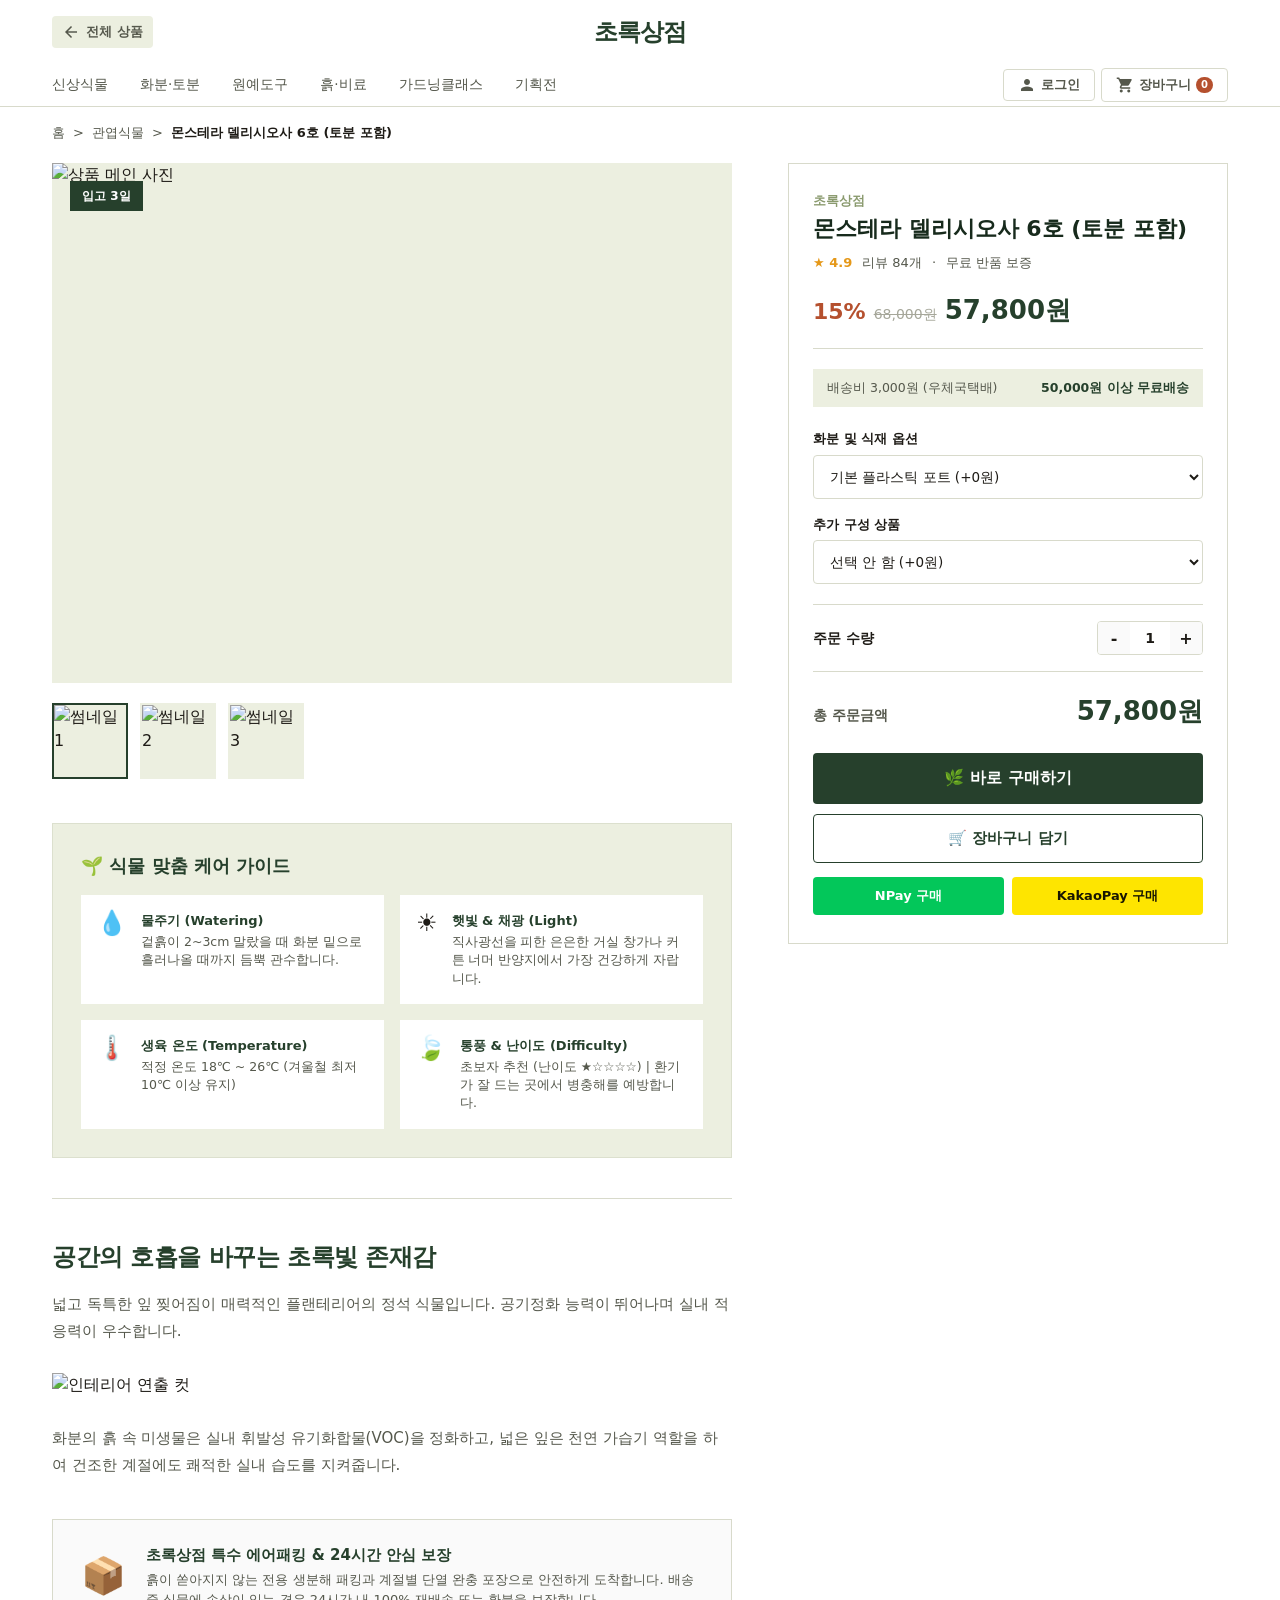
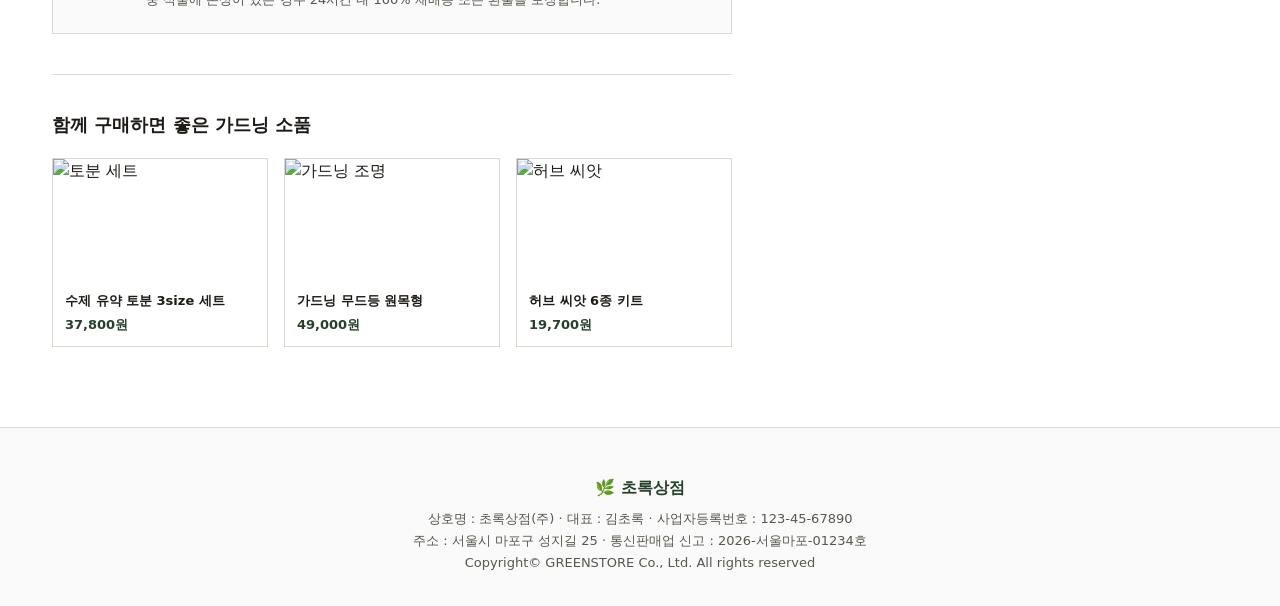
==== product.html @ c9454f4d "Add files via upload" ====
<!DOCTYPE html>
<html lang="ko">
<head>
<meta charset="UTF-8">
<meta name="viewport" content="width=device-width, initial-scale=1.0">
<title>상품 상세 — 초록상점</title>
<link rel="preconnect" href="https://fonts.googleapis.com">
<link href="https://cdn.jsdelivr.net/gh/orioncactus/pretendard@v1.3.9/dist/web/static/pretendard.css" rel="stylesheet">
<link href="https://fonts.googleapis.com/icon?family=Material+Icons" rel="stylesheet">
<!-- 포트원(아임포트) 결제 SDK -->
<script src="https://code.jquery.com/jquery-1.12.4.min.js"></script>
<script src="https://cdn.iamport.kr/js/iamport.payment-1.2.0.js"></script>
<style>
  :root{
    --base: #FFFFFF;
    --base-warm: #ECEFE0;
    --forest: #26402C;
    --forest-deep: #172A1C;
    --clay: #B5502E;
    --clay-soft: #F3E3DA;
    --sage: #8A9A6E;
    --ink: #1E1B16;
    --ink-soft: #55584C;
    --line: #D8DACB;
    --white: #FFFFFF;
    --radius-s: 4px;
    --radius-m: 0px;
    --sans: 'Pretendard', -apple-system, BlinkMacSystemFont, system-ui, Roboto, sans-serif;
  }
  *{box-sizing:border-box;}
  html{scroll-behavior:smooth;}
  body{
    margin:0;
    font-family:var(--sans);
    color:var(--ink);
    background:var(--base);
    line-height:1.5;
  }
  a{color:inherit;text-decoration:none;}
  img{max-width:100%;display:block;}
  button{font-family:inherit;cursor:pointer;border:none;background:none;padding:0;}
  .wrap{max-width:1240px;margin:0 auto;padding:0 32px;}
  @media (max-width:720px){ .wrap{padding:0 18px;} }

  /* ---------- Header ---------- */
  header.site{
    background:#fff; border-bottom:1px solid var(--line);
  }

  /* 메인 헤더 바 */
  .main-bar .wrap{
    display:grid; grid-template-columns:1fr auto 1fr;
    align-items:center; padding-top:14px; padding-bottom:14px; gap:16px;
  }
  .main-bar-left{ display:flex; align-items:center; gap:10px; }
  .back-btn{
    display:inline-flex; align-items:center; gap:6px; color:var(--ink-soft);
    font-size:13px; font-weight:600; padding:6px 10px; border-radius:var(--radius-s);
    background:var(--base-warm); transition:background .15s;
  }
  .back-btn:hover{ background:#DFE3D2; color:var(--forest); }
  .back-btn .material-icons{ font-size:18px; }

  /* 중앙 로고 */
  .main-logo{ text-align:center; cursor:pointer; display:block; }
  .main-logo .logo-text{ font-size:24px; font-weight:800; color:var(--forest); letter-spacing:-1px; display:block; }

  .main-bar-right{ display:flex; align-items:center; gap:8px; justify-content:flex-end; }

  /* 카테고리 네비 바 (border 없음) */
  .nav-row .wrap{ padding-top:0; padding-bottom:0; }
  nav.primary{ display:flex; align-items:center; gap:0; font-size:13.5px; font-weight:500; }
  .nav-links{ display:flex; align-items:center; flex:1; }
  .nav-links a{
    padding:10px 16px; border-bottom:2px solid transparent;
    transition:border-color .15s, color .15s; white-space:nowrap; display:block; color:var(--ink-soft);
  }
  .nav-links a:first-child{ padding-left:0; }
  .nav-links a:hover{ color:var(--clay); border-color:var(--clay); }

  /* 네비 우측 버튼 */
  .nav-actions{ display:flex; align-items:center; gap:6px; margin-left:auto; }
  .nav-text-btn{
    display:inline-flex; align-items:center; gap:5px;
    font-size:13px; font-weight:600; color:var(--ink-soft);
    background:none; border:1px solid var(--line); border-radius:var(--radius-s);
    padding:6px 14px; cursor:pointer; font-family:inherit;
    transition:border-color .15s, color .15s;
  }
  .nav-text-btn:hover{ border-color:var(--forest); color:var(--forest); }
  .nav-text-btn .material-icons{ font-size:18px; }
  .cart-num{
    background:var(--clay); color:#fff; font-size:10px; font-weight:700;
    border-radius:10px; padding:0 5px; min-width:16px; height:16px;
    display:inline-flex; align-items:center; justify-content:center; line-height:1;
  }
  .cart-badge{
    position:absolute; top:4px; right:4px;
    background:var(--clay); color:#fff; font-size:10px; font-weight:700;
    border-radius:10px; padding:0 5px; min-width:16px; height:16px;
    display:flex; align-items:center; justify-content:center; line-height:1;
    pointer-events:none;
  }

  .top-btn{
    display:inline-flex; align-items:center; gap:6px; color:var(--ink-soft);
    font-size:14px; font-weight:500; transition:color .15s; position:relative;
    background:none; border:none; cursor:pointer; font-family:inherit; padding:0;
  }
  .top-btn:hover{ color:var(--forest); }
  .logo-area{ display:flex; align-items:center; gap:12px; }

  @media (max-width:720px){
    .main-bar .wrap{ grid-template-columns:auto 1fr auto; gap:8px; }
    .back-btn span.label{ display:none; }
  }

  /* Breadcrumbs */
  .breadcrumb{
    padding:16px 0 20px; font-size:13px; color:var(--ink-soft);
    display:flex; gap:8px; align-items:center;
  }
  .breadcrumb a:hover{ text-decoration:underline; }

  /* ---------- Product Layout (2-Column) ---------- */
  .prod-layout{
    display:grid; grid-template-columns:1fr 440px; gap:56px;
    align-items:start; padding-bottom:80px;
  }
  @media (max-width:960px){
    .prod-layout{ grid-template-columns:1fr; gap:36px; }
  }

  /* ---------- Left: Visuals & Details ---------- */
  .prod-visual{
    position:relative; border-radius:0; overflow:hidden;
    background:var(--base-warm); margin-bottom:20px;
  }
  .prod-visual img{
    width:100%; height:520px; object-fit:cover; display:block;
    transition:transform .3s ease; border-radius:0;
  }
  .visual-badge{
    position:absolute; top:18px; left:18px; background:var(--forest); color:#fff;
    padding:6px 12px; border-radius:0; font-size:12px; font-weight:700;
  }
  .thumb-list{
    display:flex; gap:12px; margin-bottom:44px;
  }
  .thumb-item{
    width:76px; height:76px; border-radius:0; overflow:hidden; border:2px solid transparent;
    cursor:pointer; background:var(--base-warm); transition:border-color .15s;
  }
  .thumb-item.active, .thumb-item:hover{ border-color:var(--forest); }
  .thumb-item img{ width:100%; height:100%; object-fit:cover; border-radius:0; }

  /* Plant Care Card */
  .care-section{
    background:var(--base-warm); border-radius:0; padding:28px;
    margin-bottom:40px; border:1px solid #DCE0CE;
  }
  .care-section h3{
    font-size:18px; font-weight:700; color:var(--forest); margin:0 0 16px;
    display:flex; align-items:center; gap:8px;
  }
  .care-grid{
    display:grid; grid-template-columns:repeat(2,1fr); gap:16px;
  }
  @media (max-width:600px){ .care-grid{ grid-template-columns:1fr; } }
  .care-item{
    background:#fff; padding:16px; border-radius:0; display:flex; gap:14px; align-items:flex-start;
  }
  .care-icon{ font-size:24px; line-height:1; }
  .care-item-title{ font-size:13px; font-weight:700; color:var(--forest); margin-bottom:3px; }
  .care-item-desc{ font-size:12.5px; color:var(--ink-soft); line-height:1.45; }

  /* Story Detail */
  .detail-article{
    border-top:1px solid var(--line); padding-top:40px; margin-bottom:40px;
  }
  .detail-article h2{
    font-size:24px; font-weight:700; color:var(--forest); margin:0 0 16px; letter-spacing:-0.5px;
  }
  .detail-article p{
    font-size:15px; line-height:1.8; color:var(--ink-soft); margin-bottom:24px;
  }
  .detail-article img{
    border-radius:0; margin:28px 0; width:100%; max-height:420px; object-fit:cover;
  }

  /* Safe Packaging Section */
  .packaging-card{
    background:#FAFAFA; border:1px solid var(--line); border-radius:0;
    padding:24px 28px; margin-bottom:40px; display:flex; gap:20px; align-items:center;
  }
  .packaging-icon{ font-size:36px; color:var(--forest); flex-shrink:0; }
  .packaging-text h4{ margin:0 0 4px; font-size:15px; font-weight:700; color:var(--forest); }
  .packaging-text p{ margin:0; font-size:13px; color:var(--ink-soft); line-height:1.5; }

  /* Cross-sell recommendations */
  .cross-section{
    border-top:1px solid var(--line); padding-top:36px;
  }
  .cross-section h3{ font-size:18px; font-weight:700; margin:0 0 20px; }
  .cross-grid{ display:grid; grid-template-columns:repeat(3,1fr); gap:16px; }
  @media (max-width:600px){ .cross-grid{ grid-template-columns:1fr; } }
  .cross-card{
    border:1px solid var(--line); border-radius:0; overflow:hidden; cursor:pointer;
    transition:transform .15s;
  }
  .cross-card:hover{ transform:translateY(-2px); }
  .cross-card img{ height:120px; width:100%; object-fit:cover; border-radius:0; }
  .cross-info{ padding:12px; }
  .cross-name{ font-size:13px; font-weight:600; margin-bottom:4px; }
  .cross-price{ font-size:13px; font-weight:700; color:var(--forest); }

  /* ---------- Right: Sticky Purchase Panel ---------- */
  .purchase-sticky{
    position:sticky; top:90px;
    background:#FFFFFF; border:1px solid var(--line); border-radius:0;
    padding:28px 24px; box-shadow:none;
  }
  .panel-brand{ font-size:12.5px; font-weight:600; color:var(--sage); margin-bottom:4px; }
  .panel-title{ font-size:22px; font-weight:700; margin:0 0 10px; line-height:1.3; color:var(--forest-deep); }
  .panel-meta{ display:flex; align-items:center; gap:10px; font-size:13px; color:var(--ink-soft); margin-bottom:18px; }
  .panel-stars{ color:#E59819; font-weight:700; }

  .panel-pricing{
    border-bottom:1px solid var(--line); padding-bottom:18px; margin-bottom:20px;
  }
  .price-row{ display:flex; align-items:baseline; gap:8px; }
  .price-discount{ font-size:22px; font-weight:800; color:var(--clay); }
  .price-strike{ font-size:14px; color:#A6A79A; text-decoration:line-through; }
  .price-final{ font-size:26px; font-weight:800; color:var(--forest); }

  .delivery-badge{
    display:flex; justify-content:space-between; font-size:12.5px; color:var(--ink-soft);
    background:var(--base-warm); padding:10px 14px; border-radius:0; margin-bottom:22px;
  }

  /* Option Selects */
  .option-group{ margin-bottom:16px; }
  .option-label{ font-size:13px; font-weight:700; margin-bottom:6px; color:var(--ink); }
  .option-select{
    width:100%; padding:12px; border:1px solid var(--line); border-radius:4px;
    font-family:inherit; font-size:13.5px; background:#fff; outline:none;
    color:var(--ink); cursor:pointer;
  }
  .option-select:focus{ border-color:var(--forest); }

  /* Qty Counter */
  .qty-row{
    display:flex; justify-content:space-between; align-items:center;
    padding:16px 0; border-top:1px solid var(--line); border-bottom:1px solid var(--line);
    margin:20px 0;
  }
  .qty-label{ font-size:13.5px; font-weight:600; }
  .qty-box{
    display:flex; align-items:center; border:1px solid var(--line); border-radius:4px; overflow:hidden;
  }
  .qty-btn{
    width:32px; height:32px; background:#FAFAFA; display:flex; align-items:center; justify-content:center;
    font-size:16px; font-weight:700; color:var(--ink);
  }
  .qty-btn:hover{ background:var(--base-warm); }
  .qty-num{
    width:40px; text-align:center; font-size:14px; font-weight:700;
  }

  /* Total Price Row */
  .total-row{
    display:flex; justify-content:space-between; align-items:baseline;
    margin-bottom:22px;
  }
  .total-label{ font-size:14px; font-weight:600; color:var(--ink-soft); }
  .total-val{ font-size:26px; font-weight:800; color:var(--forest); }

  /* Action Buttons */
  .action-buttons{ display:flex; flex-direction:column; gap:10px; }
  .btn-action-cart{
    width:100%; padding:14px; border:1.5px solid var(--forest); color:var(--forest);
    font-size:15px; font-weight:700; border-radius:4px; text-align:center;
    transition:all .15s; background:#fff; box-shadow:none;
  }
  .btn-action-cart:hover{ background:var(--base-warm); }
  .btn-action-buy{
    width:100%; padding:15px; background:var(--forest); color:#fff;
    font-size:16px; font-weight:700; border-radius:4px; text-align:center;
    transition:background .15s; box-shadow:none;
  }
  .btn-action-buy:hover{ background:var(--forest-deep); }

  /* Easy Pay Buttons */
  .easy-pay-group{ display:flex; gap:8px; margin-top:4px; }
  .btn-easy-npay{
    flex:1; background:#03C75A; color:#fff; padding:10px; border-radius:4px;
    font-size:13px; font-weight:700; text-align:center;
  }
  .btn-easy-kpay{
    flex:1; background:#FEE500; color:#181600; padding:10px; border-radius:4px;
    font-size:13px; font-weight:700; text-align:center;
  }

  /* ---------- Instant Purchase Modal ---------- */
  .modal-overlay{
    position:fixed; inset:0; background:rgba(0,0,0,0.55); z-index:3000;
    display:none; align-items:center; justify-content:center; padding:20px;
    backdrop-filter:blur(3px);
  }
  .modal-overlay.open{ display:flex; }
  .order-modal-card{
    background:#fff; border-radius:0; max-width:520px; width:100%;
    padding:28px; position:relative; box-shadow:none; border:1px solid var(--line);
    animation:popIn .2s ease;
  }
  @keyframes popIn{ from{opacity:0; transform:scale(0.96);} to{opacity:1; transform:scale(1);} }
  .order-modal-card h3{ margin:0 0 16px; font-size:19px; color:var(--forest); }
  .order-summary-box{
    background:var(--base-warm); padding:14px; border-radius:0; margin-bottom:18px; font-size:13.5px;
  }
  .order-input-group{ margin-bottom:14px; }
  .order-input-group label{ display:block; font-size:12.5px; font-weight:700; margin-bottom:4px; color:var(--ink-soft); }
  .order-input-group input, .order-input-group select{
    width:100%; padding:10px 12px; border:1px solid var(--line); border-radius:4px;
    font-family:inherit; font-size:13.5px;
  }
  .btn-confirm-order{
    width:100%; padding:14px; background:var(--forest); color:#fff; font-size:15px;
    font-weight:700; border-radius:4px; margin-top:8px; box-shadow:none;
  }
  .btn-confirm-order:hover{ background:var(--forest-deep); }
  .modal-close{ position:absolute; top:18px; right:20px; font-size:24px; color:#888; }

  /* Toast */
  #toast{
    position:fixed; bottom:30px; left:50%; transform:translateX(-50%) translateY(100px);
    background:rgba(23,42,28,0.95); color:#fff; padding:14px 26px; border-radius:0;
    font-size:14px; font-weight:600; box-shadow:none; border:1px solid var(--forest);
    z-index:9999; display:flex; align-items:center; gap:10px;
    opacity:0; pointer-events:none; transition:transform .3s ease, opacity .3s ease;
  }
  #toast.show{ transform:translateX(-50%) translateY(0); opacity:1; }

  /* Footer */
  footer.site{
    background:#FAFAFA; color:var(--ink-soft); padding:48px 0 32px;
    font-size:13px; border-top:1px solid var(--line);
  }
</style>
</head>
<body>

<header class="site">
  <!-- 메인 헤더: 뒤로가기 / 중앙 로고 / 빈 우측 -->
  <div class="main-bar">
    <div class="wrap">
      <div class="main-bar-left">
        <a href="index.html" class="back-btn">
          <span class="material-icons">arrow_back</span>
          <span class="label">전체 상품</span>
        </a>
      </div>
      <a href="index.html" class="main-logo">
        <span class="logo-text">초록상점</span>
      </a>
      <div class="main-bar-right"><!-- spacer --></div>
    </div>
  </div>

  <!-- 카테고리 네비바 + 우측 액션 버튼 -->
  <div class="nav-row">
    <div class="wrap">
      <nav class="primary">
        <div class="nav-links">
          <a href="index.html#best">신상식물</a>
          <a href="index.html#roomSection">화분·토분</a>
          <a href="index.html#promoSection">원예도구</a>
          <a href="index.html#easySection">흙·비료</a>
          <a href="index.html#editorialSection">가드닝클래스</a>
          <a href="index.html#promoSection">기획전</a>
        </div>
        <div class="nav-actions">
          <button class="nav-text-btn">
            <span class="material-icons">person</span>로그인
          </button>
          <a href="index.html" class="nav-text-btn">
            <span class="material-icons">shopping_cart</span>장바구니<span class="cart-num" id="cartBadgeCount">0</span>
          </a>
        </div>
      </nav>
    </div>
  </div>
</header>

<div class="wrap">
  <!-- Breadcrumb -->
  <div class="breadcrumb">
    <a href="index.html">홈</a>
    <span>&gt;</span>
    <span id="bcCategory">관엽식물</span>
    <span>&gt;</span>
    <span id="bcName" style="color:var(--ink); font-weight:600;">몬스테라 델리시오사</span>
  </div>

  <!-- Product Detail & Sticky Purchase Layout -->
  <div class="prod-layout">
    
    <!-- LEFT: Visuals, Story & Plant Care Guide -->
    <div class="prod-content">
      <div class="prod-visual">
        <span class="visual-badge" id="prodBadge">추천 반려식물</span>
        <img id="mainProdImg" src="" alt="상품 메인 사진">
      </div>

      <!-- Thumbnails -->
      <div class="thumb-list" id="thumbContainer">
        <!-- JS 주입 -->
      </div>

      <!-- 식물 맞춤 케어 인포그래픽 카드 -->
      <div class="care-section">
        <h3>🌱 식물 맞춤 케어 가이드</h3>
        <div class="care-grid">
          <div class="care-item">
            <div class="care-icon">💧</div>
            <div>
              <div class="care-item-title">물주기 (Watering)</div>
              <div class="care-item-desc" id="careWater">겉흙이 2~3cm 말랐을 때 화분 밑으로 흘러나올 때까지 듬뿍 관수합니다.</div>
            </div>
          </div>
          <div class="care-item">
            <div class="care-icon">☀️</div>
            <div>
              <div class="care-item-title">햇빛 & 채광 (Light)</div>
              <div class="care-item-desc" id="careLight">직사광선을 피한 은은한 거실 창가나 커튼 너머 반양지에서 싱그럽게 자랍니다.</div>
            </div>
          </div>
          <div class="care-item">
            <div class="care-icon">🌡️</div>
            <div>
              <div class="care-item-title">생육 온도 (Temperature)</div>
              <div class="care-item-desc">적정 온도 18℃ ~ 26℃ (겨울철 최저 10℃ 이상 유지)</div>
            </div>
          </div>
          <div class="care-item">
            <div class="care-icon">🍃</div>
            <div>
              <div class="care-item-title">통풍 & 난이도 (Difficulty)</div>
              <div class="care-item-desc">초보자 추천 (난이도 ★☆☆☆☆) | 환기가 잘 드는 곳에서 병충해를 예방합니다.</div>
            </div>
          </div>
        </div>
      </div>

      <!-- 상세 스토리 에디토리얼 -->
      <article class="detail-article">
        <h2>공간의 호흡을 바꾸는 초록빛 존재감</h2>
        <p id="prodLongDesc">
          초록상점의 건강한 식물들은 전문 가드너가 뿌리의 활착 상태와 잎의 생기를 직접 검수한 뒤 배송됩니다.
          자연스러운 수형과 공기정화 능력을 갖추어 매일 머무는 거실과 서재에 온전한 쉼을 선물합니다.
        </p>
        <img id="subStoryImg" src="https://images.unsplash.com/photo-1545165375-1b744b9ed444?q=80&w=1000&auto=format&fit=crop" alt="인테리어 연출 컷">
        <p>
          화분의 흙 속 미생물은 실내 휘발성 유기화합물(VOC)을 정화하고,
          넓은 잎은 천연 가습기 역할을 하여 건조한 계절에도 쾌적한 실내 습도를 지켜줍니다.
        </p>
      </article>

      <!-- 안심 배송 패키징 안내 -->
      <div class="packaging-card">
        <div class="packaging-icon">📦</div>
        <div class="packaging-text">
          <h4>초록상점 특수 에어패킹 & 24시간 안심 보장</h4>
          <p>흙이 쏟아지지 않는 전용 생분해 패킹과 계절별 단열 완충 포장으로 안전하게 도착합니다. 배송 중 식물에 손상이 있는 경우 24시간 내 100% 재배송 또는 환불을 보장합니다.</p>
        </div>
      </div>

      <!-- 함께 구매하면 좋은 연관 소품 -->
      <div class="cross-section">
        <h3>함께 구매하면 좋은 가드닝 소품</h3>
        <div class="cross-grid">
          <div class="cross-card" onclick="location.href='product.html?id=p4'">
            <img src="https://images.unsplash.com/photo-1485955900006-10f4d324d411?q=80&w=300&auto=format&fit=crop" alt="토분 세트">
            <div class="cross-info">
              <div class="cross-name">수제 유약 토분 3size 세트</div>
              <div class="cross-price">37,800원</div>
            </div>
          </div>
          <div class="cross-card" onclick="location.href='product.html?id=p9'">
            <img src="https://images.unsplash.com/photo-1416339306562-c98a0c9f6b7e?q=80&w=300&auto=format&fit=crop" alt="가드닝 조명">
            <div class="cross-info">
              <div class="cross-name">가드닝 무드등 원목형</div>
              <div class="cross-price">49,000원</div>
            </div>
          </div>
          <div class="cross-card" onclick="location.href='product.html?id=p8'">
            <img src="https://images.unsplash.com/photo-1591958911259-bee2173bdccc?q=80&w=300&auto=format&fit=crop" alt="허브 씨앗">
            <div class="cross-info">
              <div class="cross-name">허브 씨앗 6종 키트</div>
              <div class="cross-price">19,700원</div>
            </div>
          </div>
        </div>
      </div>
    </div>

    <!-- RIGHT: Sticky Purchase Control Panel -->
    <div class="purchase-sticky">
      <div class="panel-brand" id="panelBrand">초록상점</div>
      <h1 class="panel-title" id="panelTitle">상품명</h1>
      <div class="panel-meta">
        <span class="panel-stars">★ 4.9</span>
        <span>리뷰 84개</span>
        <span>·</span>
        <span>무료 반품 보증</span>
      </div>

      <div class="panel-pricing">
        <div class="price-row">
          <span class="price-discount" id="panelDiscount">15%</span>
          <span class="price-strike" id="panelStrike">68,000원</span>
          <span class="price-final" id="panelFinal">57,800원</span>
        </div>
      </div>

      <div class="delivery-badge">
        <span>배송비 3,000원 (우체국택배)</span>
        <strong style="color:var(--forest);">50,000원 이상 무료배송</strong>
      </div>

      <!-- 옵션 1: 화분 변경 옵션 -->
      <div class="option-group">
        <div class="option-label">화분 및 식재 옵션</div>
        <select class="option-select" id="optPot" onchange="calculateTotal()">
          <option value="0">기본 플라스틱 포트 (+0원)</option>
          <option value="12000">이태리 수제 유약 토분 식재 (+12,000원)</option>
          <option value="8000">독일 테라코타 슬릿분 (+8,000원)</option>
        </select>
      </div>

      <!-- 옵션 2: 가드닝 부자재 추가 -->
      <div class="option-group">
        <div class="option-label">추가 구성 상품</div>
        <select class="option-select" id="optAddon" onchange="calculateTotal()">
          <option value="0">선택 안 함 (+0원)</option>
          <option value="4500">프리미엄 분갈이 배양토 2L (+4,500원)</option>
          <option value="6000">친환경 식물 영양제 250ml (+6,000원)</option>
          <option value="24000">황동 미세 안개분무기 (+24,000원)</option>
        </select>
      </div>

      <!-- 수량 조절 -->
      <div class="qty-row">
        <span class="qty-label">주문 수량</span>
        <div class="qty-box">
          <button class="qty-btn" onclick="changeQty(-1)">-</button>
          <span class="qty-num" id="qtyDisplay">1</span>
          <button class="qty-btn" onclick="changeQty(1)">+</button>
        </div>
      </div>

      <!-- 총 결제 금액 -->
      <div class="total-row">
        <span class="total-label">총 주문금액</span>
        <span class="total-val" id="totalDisplay">57,800원</span>
      </div>

      <!-- 액션 버튼 -->
      <div class="action-buttons">
        <button class="btn-action-buy" onclick="openOrderModal()">
          🌿 바로 구매하기
        </button>
        <button class="btn-action-cart" onclick="addToCartCurrent()">
          🛒 장바구니 담기
        </button>
        <div class="easy-pay-group">
          <button class="btn-easy-npay" onclick="openOrderModal('네이버페이')">NPay 구매</button>
          <button class="btn-easy-kpay" onclick="openOrderModal('카카오페이')">KakaoPay 구매</button>
        </div>
      </div>
    </div>

  </div>
</div>

<!-- 즉시 주문 확인 모달 (관리자 페이지 admin.html 실시간 연동) -->
<div class="modal-overlay" id="orderModal">
  <div class="order-modal-card">
    <button class="modal-close" onclick="closeOrderModal()">&times;</button>
    <div style="display:flex; justify-content:space-between; align-items:center; margin-bottom:12px;">
      <h3 style="margin:0;">주문 및 배송 정보</h3>
      <span style="background:var(--base-warm); color:var(--forest); font-size:11px; font-weight:700; padding:4px 8px; border-radius:4px;">💳 포트원 결제 연동 모드</span>
    </div>
    <div style="background:#f8f9fa; border:1px solid #e9ecef; padding:8px 12px; font-size:12px; color:#666; margin-bottom:14px; border-radius:4px;">
      실제 카드 청구 없이 안전하게 테스트 결제창(카카오페이 / 신용카드 등)이 팝업으로 실행됩니다.
    </div>
    
    <div class="order-summary-box">
      <div style="font-weight:700; margin-bottom:4px;" id="mProdName">상품명</div>
      <div style="color:var(--ink-soft); font-size:12.5px; margin-bottom:6px;" id="mProdOption">옵션: 기본 포트</div>
      <div style="display:flex; justify-content:space-between; font-weight:700; font-size:15px; color:var(--forest);">
        <span>최종 결제 금액</span>
        <span id="mTotalPrice">0원</span>
      </div>
    </div>

    <div class="order-input-group">
      <label>주문자 성함</label>
      <input type="text" id="orderBuyerName" value="김초록">
    </div>

    <div class="order-input-group">
      <label>연락처</label>
      <input type="text" id="orderBuyerPhone" value="010-9876-5432">
    </div>

    <div class="order-input-group">
      <label>배송지 주소</label>
      <input type="text" id="orderBuyerAddr" value="서울시 마포구 성지길 25, 402호">
    </div>

    <div class="order-input-group">
      <label>배송 요청 사항</label>
      <input type="text" id="orderBuyerMemo" value="문 앞에 놓아주세요 (배송 전 연락)">
    </div>

    <div class="order-input-group">
      <label>결제 수단</label>
      <select id="orderPayMethod">
        <option value="카카오페이" selected>카카오페이 (QR / 간편결제)</option>
        <option value="신용카드">신용카드 / 체크카드 (KG이니시스)</option>
        <option value="토스페이">토스페이 (간편결제)</option>
        <option value="가상계좌">가상계좌 (무통장)</option>
      </select>
    </div>

    <button class="btn-confirm-order" onclick="submitDirectOrder()">
      💳 포트원 실제 결제창 호출하기
    </button>
  </div>
</div>

<!-- 플로팅 토스트 -->
<div id="toast">알림 메시지</div>

<footer class="site">
  <div class="wrap" style="text-align:center;">
    <div style="font-weight:700; font-size:16px; color:var(--forest); margin-bottom:8px;">🌿 초록상점</div>
    <div style="color:var(--ink-soft); line-height:1.7;">
      상호명 : 초록상점(주) · 대표 : 김초록 · 사업자등록번호 : 123-45-67890<br>
      주소 : 서울시 마포구 성지길 25 · 통신판매업 신고 : 2026-서울마포-01234호<br>
      Copyright© GREENSTORE Co., Ltd. All rights reserved
    </div>
  </div>
</footer>

<script>
  /* ==========================================================================
     공통 상품 데이터셋
     ========================================================================== */
  const PRODUCTS = {
    'p1': {
      id: 'p1', name: '몬스테라 델리시오사 6호 (토분 포함)', price: 57800, originPrice: 68000, discount: '15%',
      brand: '초록상점', category: '관엽식물', badge: '입고 3일',
      img: 'https://images.unsplash.com/photo-1520412099551-62b6bafeb5bb?q=80&w=800&auto=format&fit=crop',
      desc: '넓고 독특한 잎 찢어짐이 매력적인 플랜테리어의 정석 식물입니다. 공기정화 능력이 뛰어나며 실내 적응력이 우수합니다.',
      careWater: '겉흙이 2~3cm 말랐을 때 화분 밑으로 흘러나올 때까지 듬뿍 관수합니다.',
      careLight: '직사광선을 피한 은은한 거실 창가나 커튼 너머 반양지에서 가장 건강하게 자랍니다.'
    },
    'p2': {
      id: 'p2', name: '스투키 3연 세트 (초보자 추천)', price: 34900, originPrice: 34900, discount: '',
      brand: '그루하우스', category: '다육·선인장', badge: '초보자 추천',
      img: 'https://images.unsplash.com/photo-1509937528035-ad76254b0356?q=80&w=800&auto=format&fit=crop',
      desc: '전자파 차단과 야간 음이온 방출로 침실이나 책상 위에 두기 가장 좋은 다육 식물입니다. 물을 자주 주지 않아도 잘 자랍니다.',
      careWater: '한 달에 한 번 소량 물을 줍니다. 과습에 주의하세요.',
      careLight: '빛이 적은 음지에서도 씩씩하게 잘 견디는 강한 생명력을 자랑합니다.'
    },
    'p3': {
      id: 'p3', name: '떡갈고무나무 대형 1.2m', price: 102400, originPrice: 128000, discount: '20%',
      brand: '초록상점', category: '관엽식물', badge: '품절임박',
      img: 'https://images.unsplash.com/photo-1463320726281-696a485928c7?q=80&w=800&auto=format&fit=crop',
      desc: '물결 모양의 널찍한 잎이 시원한 공간감을 연출해줍니다. 카페나 거실의 중심을 잡아주는 대표 대형 관엽식물입니다.',
      careWater: '속흙까지 말랐을 때 샤워기로 잎까지 흠뻑 샤워 관수해줍니다.',
      careLight: '통풍이 잘 드는 창가나 베란다에서 생장이 왕성합니다.'
    },
    'p4': {
      id: 'p4', name: '수제 유약 토분 3size 세트', price: 37800, originPrice: 42000, discount: '10%',
      brand: '테라코타랩', category: '화분·토분', badge: '인기상품',
      img: 'https://images.unsplash.com/photo-1485955900006-10f4d324d411?q=80&w=800&auto=format&fit=crop',
      desc: '자연스러운 텍스처와 뛰어난 통기성을 자랑하는 천연 이태리 점토 수제 토분입니다. 식물의 뿌리 호흡을 돕습니다.',
      careWater: '자연 토분 특성상 물 마름이 빠르므로 식물 상태를 자주 확인해주세요.',
      careLight: '모든 환경에 잘 어울리는 감성적인 컬러감'
    },
    'p5': {
      id: 'p5', name: '산세베리아 실린드리카', price: 28000, originPrice: 28000, discount: '',
      brand: '초록상점', category: '다육·선인장', badge: '키우기 쉬움',
      img: 'https://images.unsplash.com/photo-1459156212016-c812468e2115?q=80&w=800&auto=format&fit=crop',
      desc: '원통형의 독특한 줄기가 모던한 미니멀 인테리어에 안성맞춤입니다. 건조에 매우 강합니다.',
      careWater: '속흙이 바짝 마를 때까지 건조하게 관리합니다 (월 1회).',
      careLight: '직사광선부터 반음지까지 어느 환경이든 무난히 적응합니다.'
    },
    'p6': {
      id: 'p6', name: '금전수 4호 (개업선물 추천)', price: 39600, originPrice: 45000, discount: '12%',
      brand: '그루하우스', category: '관엽식물', badge: '선물추천',
      img: 'https://images.unsplash.com/photo-1509937528035-ad76254b0356?q=80&w=800&auto=format&fit=crop',
      desc: '동전을 닮은 반짝이는 잎이 재물운을 불러온다는 의미를 지녀 개업 및 집들이 선물로 1순위입니다.',
      careWater: '알뿌리에 수분을 저장하므로 과습을 피하고 건조하게 관리합니다.',
      careLight: '실내 형광등 불빛으로도 싱그럽게 잘 자랍니다.'
    },
    'p7': {
      id: 'p7', name: '테이블야자 소형 2개입', price: 22000, originPrice: 22000, discount: '',
      brand: '초록상점', category: '관엽식물', badge: '공기정화',
      img: 'https://images.unsplash.com/photo-1463154545680-d59320fd685d?q=80&w=800&auto=format&fit=crop',
      desc: '화학물질 흡착 능력이 탁월하여 책상 위 컴퓨터 옆에 두기 좋은 미니 야자입니다.',
      careWater: '주 1회 물주기, 건조할 때 잎 주변에 가볍게 분무해주세요.',
      careLight: '직사광선에 잎이 탈 수 있으므로 실내 반그늘이 좋습니다.'
    },
    'p8': {
      id: 'p8', name: '허브 씨앗 6종 키트', price: 19700, originPrice: 24000, discount: '18%',
      brand: '씨드박스', category: '씨앗·구근', badge: 'DIY 키트',
      img: 'https://images.unsplash.com/photo-1591958911259-bee2173bdccc?q=80&w=800&auto=format&fit=crop',
      desc: '바질, 로즈마리, 페퍼민트 등 키우는 재미와 요리의 즐거움을 동시에 선사하는 씨앗 키트입니다.',
      careWater: '싹이 틀 때까지 스프레이로 표면을 항상 촉촉하게 유지합니다.',
      careLight: '햇빛이 하루 4시간 이상 잘 드는 양지가 좋습니다.'
    },
    'p9': {
      id: 'p9', name: '가드닝 무드등 원목형', price: 49000, originPrice: 49000, discount: '',
      brand: '초록상점', category: '가드닝 조명', badge: '감성조명',
      img: 'https://images.unsplash.com/photo-1416339306562-c98a0c9f6b7e?q=80&w=800&auto=format&fit=crop',
      desc: '식물 생장에 필요한 파장과 은은한 인테리어 조명을 동시에 제공하는 원목 스탠드입니다.',
      careWater: '전자기기이므로 물이 닿지 않도록 주의해주세요.',
      careLight: '하루 6~8시간 조사를 권장합니다.'
    }
  };

  /* ==========================================================================
     현재 페이지 상태 관리
     ========================================================================== */
  const urlParams = new URLSearchParams(window.location.search);
  const currentProdId = urlParams.get('id') || 'p1';
  const currentProd = PRODUCTS[currentProdId] || PRODUCTS['p1'];

  let orderQty = 1;

  /* ==========================================================================
     상품 데이터 렌더링
     ========================================================================== */
  function initProductPage() {
    // 1. 브레드크럼 & 타이틀
    document.title = `${currentProd.name} — 초록상점`;
    document.getElementById('bcCategory').textContent = currentProd.category;
    document.getElementById('bcName').textContent = currentProd.name;

    // 2. 비주얼 이미지
    document.getElementById('mainProdImg').src = currentProd.img;
    document.getElementById('prodBadge').textContent = currentProd.badge || currentProd.category;

    // 썸네일 리스트 구성
    const thumbs = [
      currentProd.img,
      'https://images.unsplash.com/photo-1545165375-1b744b9ed444?q=80&w=400&auto=format&fit=crop',
      'https://images.unsplash.com/photo-1485955900006-10f4d324d411?q=80&w=400&auto=format&fit=crop'
    ];
    document.getElementById('thumbContainer').innerHTML = thumbs.map((src, i) => `
      <div class="thumb-item ${i===0?'active':''}" onclick="changeThumb('${src}', this)">
        <img src="${src}" alt="썸네일 ${i+1}">
      </div>
    `).join('');

    // 3. 케어 가이드 & 설명
    document.getElementById('careWater').textContent = currentProd.careWater || '겉흙이 마르면 듬뿍 관수합니다.';
    document.getElementById('careLight').textContent = currentProd.careLight || '은은한 반양지를 선호합니다.';
    document.getElementById('prodLongDesc').textContent = currentProd.desc;

    // 4. 우측 구매 패널
    document.getElementById('panelBrand').textContent = currentProd.brand;
    document.getElementById('panelTitle').textContent = currentProd.name;
    
    if (currentProd.discount) {
      document.getElementById('panelDiscount').textContent = currentProd.discount;
      document.getElementById('panelDiscount').style.display = 'inline';
      document.getElementById('panelStrike').textContent = currentProd.originPrice.toLocaleString() + '원';
      document.getElementById('panelStrike').style.display = 'inline';
    } else {
      document.getElementById('panelDiscount').style.display = 'none';
      document.getElementById('panelStrike').style.display = 'none';
    }
    document.getElementById('panelFinal').textContent = currentProd.price.toLocaleString() + '원';

    calculateTotal();
    updateHeaderCartBadge();
  }

  function changeThumb(src, el) {
    document.getElementById('mainProdImg').src = src;
    document.querySelectorAll('.thumb-item').forEach(t => t.classList.remove('active'));
    el.classList.add('active');
  }

  /* ==========================================================================
     금액 계산 및 수량 조절
     ========================================================================== */
  function changeQty(delta) {
    orderQty += delta;
    if (orderQty < 1) orderQty = 1;
    if (orderQty > 99) orderQty = 99;
    document.getElementById('qtyDisplay').textContent = orderQty;
    calculateTotal();
  }

  function calculateTotal() {
    const potExtra = parseInt(document.getElementById('optPot').value) || 0;
    const addonExtra = parseInt(document.getElementById('optAddon').value) || 0;
    
    const unitPrice = currentProd.price + potExtra + addonExtra;
    const subtotal = unitPrice * orderQty;
    const shipFee = subtotal >= 50000 ? 0 : 3000;
    const total = subtotal + shipFee;

    document.getElementById('totalDisplay').textContent = total.toLocaleString() + '원';
    return { subtotal, shipFee, total, unitPrice, potExtra, addonExtra };
  }

  /* ==========================================================================
     장바구니 담기 (공통 localStorage 연동)
     ========================================================================== */
  function addToCartCurrent() {
    const { unitPrice } = calculateTotal();
    const potText = document.getElementById('optPot').options[document.getElementById('optPot').selectedIndex].text;
    
    const cartItem = {
      id: `${currentProd.id}_${Date.now()}`,
      prodId: currentProd.id,
      name: `${currentProd.name} (${potText.split(' ')[0]})`,
      price: unitPrice,
      img: currentProd.img,
      qty: orderQty
    };

    let cart = [];
    try {
      const saved = localStorage.getItem('greenstore_cart');
      if (saved) cart = JSON.parse(saved);
    } catch(e) {}

    cart.push(cartItem);
    localStorage.setItem('greenstore_cart', JSON.stringify(cart));
    updateHeaderCartBadge();

    showToast(`🛒 [${currentProd.name}] ${orderQty}개가 장바구니에 담겼습니다!`);
  }

  function updateHeaderCartBadge() {
    let cart = [];
    try {
      const saved = localStorage.getItem('greenstore_cart');
      if (saved) cart = JSON.parse(saved);
    } catch(e) {}
    const count = cart.reduce((sum, it) => sum + (it.qty || 1), 0);
    document.getElementById('cartBadgeCount').textContent = count;
  }

  /* ==========================================================================
     바로 구매하기 & 주문관리자(admin.html) 실시간 연동
     ========================================================================== */
  function openOrderModal(preferredMethod = '카카오페이') {
    const { total } = calculateTotal();
    const potText = document.getElementById('optPot').options[document.getElementById('optPot').selectedIndex].text;
    const addonText = document.getElementById('optAddon').options[document.getElementById('optAddon').selectedIndex].text;

    document.getElementById('mProdName').textContent = currentProd.name;
    document.getElementById('mProdOption').textContent = `옵션: ${potText} / ${addonText} (수량 ${orderQty}개)`;
    document.getElementById('mTotalPrice').textContent = total.toLocaleString() + '원';
    document.getElementById('orderPayMethod').value = preferredMethod;

    document.getElementById('orderModal').classList.add('open');
  }

  function closeOrderModal() {
    document.getElementById('orderModal').classList.remove('open');
  }

  /* ==========================================================================
     포트원(아임포트) 결제창 호출 및 주문관리자(admin.html) 연동
     ========================================================================== */
  function submitDirectOrder() {
    const { subtotal, shipFee, total } = calculateTotal();
    const buyerName = document.getElementById('orderBuyerName').value.trim() || '김초록';
    const buyerPhone = document.getElementById('orderBuyerPhone').value.trim() || '010-9876-5432';
    const buyerAddr = document.getElementById('orderBuyerAddr').value.trim() || '서울시 마포구 성지길 25, 402호';
    const buyerMemo = document.getElementById('orderBuyerMemo').value.trim() || '부재 시 경비실에 맡겨주세요';
    const payMethod = document.getElementById('orderPayMethod').value;
    const potText = document.getElementById('optPot').options[document.getElementById('optPot').selectedIndex].text;

    const now = new Date();
    const dateStr = `${now.getFullYear()}.${String(now.getMonth()+1).padStart(2,'0')}.${String(now.getDate()).padStart(2,'0')} ${String(now.getHours()).padStart(2,'0')}:${String(now.getMinutes()).padStart(2,'0')}`;
    const orderNo = `ORD_${Date.now()}_${Math.floor(100 + Math.random()*900)}`;

    // 포트원 SDK 로드 확인
    if (typeof window.IMP === 'undefined') {
      alert('포트원 결제 모듈을 불러오는 중입니다. 잠시 후 다시 시도해주세요.');
      return;
    }

    const IMP = window.IMP;
    IMP.init("imp19424728"); // 포트원 공식 무료 테스트 가맹점 코드

    // PG사 및 결제방식 매핑
    let pg = "html5_inicis";
    let portoneMethod = "card";

    if (payMethod === '카카오페이') {
      pg = 'kakaopay.TC0ONETIME';
      portoneMethod = 'card';
    } else if (payMethod === '토스페이') {
      pg = 'tosspayments';
      portoneMethod = 'card';
    } else if (payMethod === '가상계좌') {
      pg = 'html5_inicis';
      portoneMethod = 'vbank';
    } else {
      pg = 'html5_inicis';
      portoneMethod = 'card';
    }

    closeOrderModal();
    showToast('💳 포트원 결제창을 불러오는 중입니다...');

    IMP.request_pay({
      pg: pg,
      pay_method: portoneMethod,
      merchant_uid: orderNo,
      name: `${currentProd.name} (${orderQty}개)`,
      amount: total,
      buyer_email: "buyer@greenstore.com",
      buyer_name: buyerName,
      buyer_tel: buyerPhone,
      buyer_addr: buyerAddr,
      buyer_postcode: "04000"
    }, function(rsp) {
      if (rsp.success) {
        // 결제 성공 시: 주문 데이터 생성 및 localStorage 저장
        const newOrder = {
          no: orderNo,
          impUid: rsp.imp_uid,
          applyNum: rsp.apply_num || 'TEST_AUTH',
          date: dateStr,
          buyerName: buyerName,
          buyerId: 'user_' + Math.floor(Math.random() * 900 + 100),
          phone: buyerPhone,
          email: 'buyer@greenstore.com',
          items: [
            {
              name: `${currentProd.name} [${potText.split(' ')[0]}]`,
              qty: orderQty,
              price: currentProd.price,
              img: currentProd.img
            }
          ],
          itemsLabel: currentProd.name,
          itemsMore: 0,
          shipName: buyerName,
          addr: buyerAddr,
          memo: buyerMemo,
          subtotal: subtotal,
          shipFee: shipFee,
          total: total,
          method: payMethod,
          status: 'paid'
        };

        let existingOrders = [];
        try {
          const saved = localStorage.getItem('greenstore_orders');
          if (saved) existingOrders = JSON.parse(saved);
        } catch(e) {}
        existingOrders.unshift(newOrder);
        localStorage.setItem('greenstore_orders', JSON.stringify(existingOrders));

        alert(`🎉 [포트원 테스트 결제 성공!]\n\n실제 결제창 프로세스가 정상 승인되었습니다.\n\n- 주문번호: ${orderNo}\n- 승인번호: ${rsp.apply_num || rsp.imp_uid}\n- 결제수단: ${payMethod}\n- 결제금액: ${total.toLocaleString()}원\n\n[주문관리자] 페이지에서 '결제완료' 주문으로 실시간 확인 가능합니다.`);
      } else {
        showToast(`⚠️ 결제 취소: ${rsp.error_msg || '사용자가 결제를 취소했습니다.'}`);
      }
    });
  }

  /* ==========================================================================
     토스트 피드백
     ========================================================================== */
  let toastTimer = null;
  function showToast(msg) {
    const toast = document.getElementById('toast');
    toast.textContent = msg;
    toast.classList.add('show');
    clearTimeout(toastTimer);
    toastTimer = setTimeout(() => {
      toast.classList.remove('show');
    }, 2500);
  }

  // 초기화 실행
  window.addEventListener('DOMContentLoaded', initProductPage);
</script>

</body>
</html>
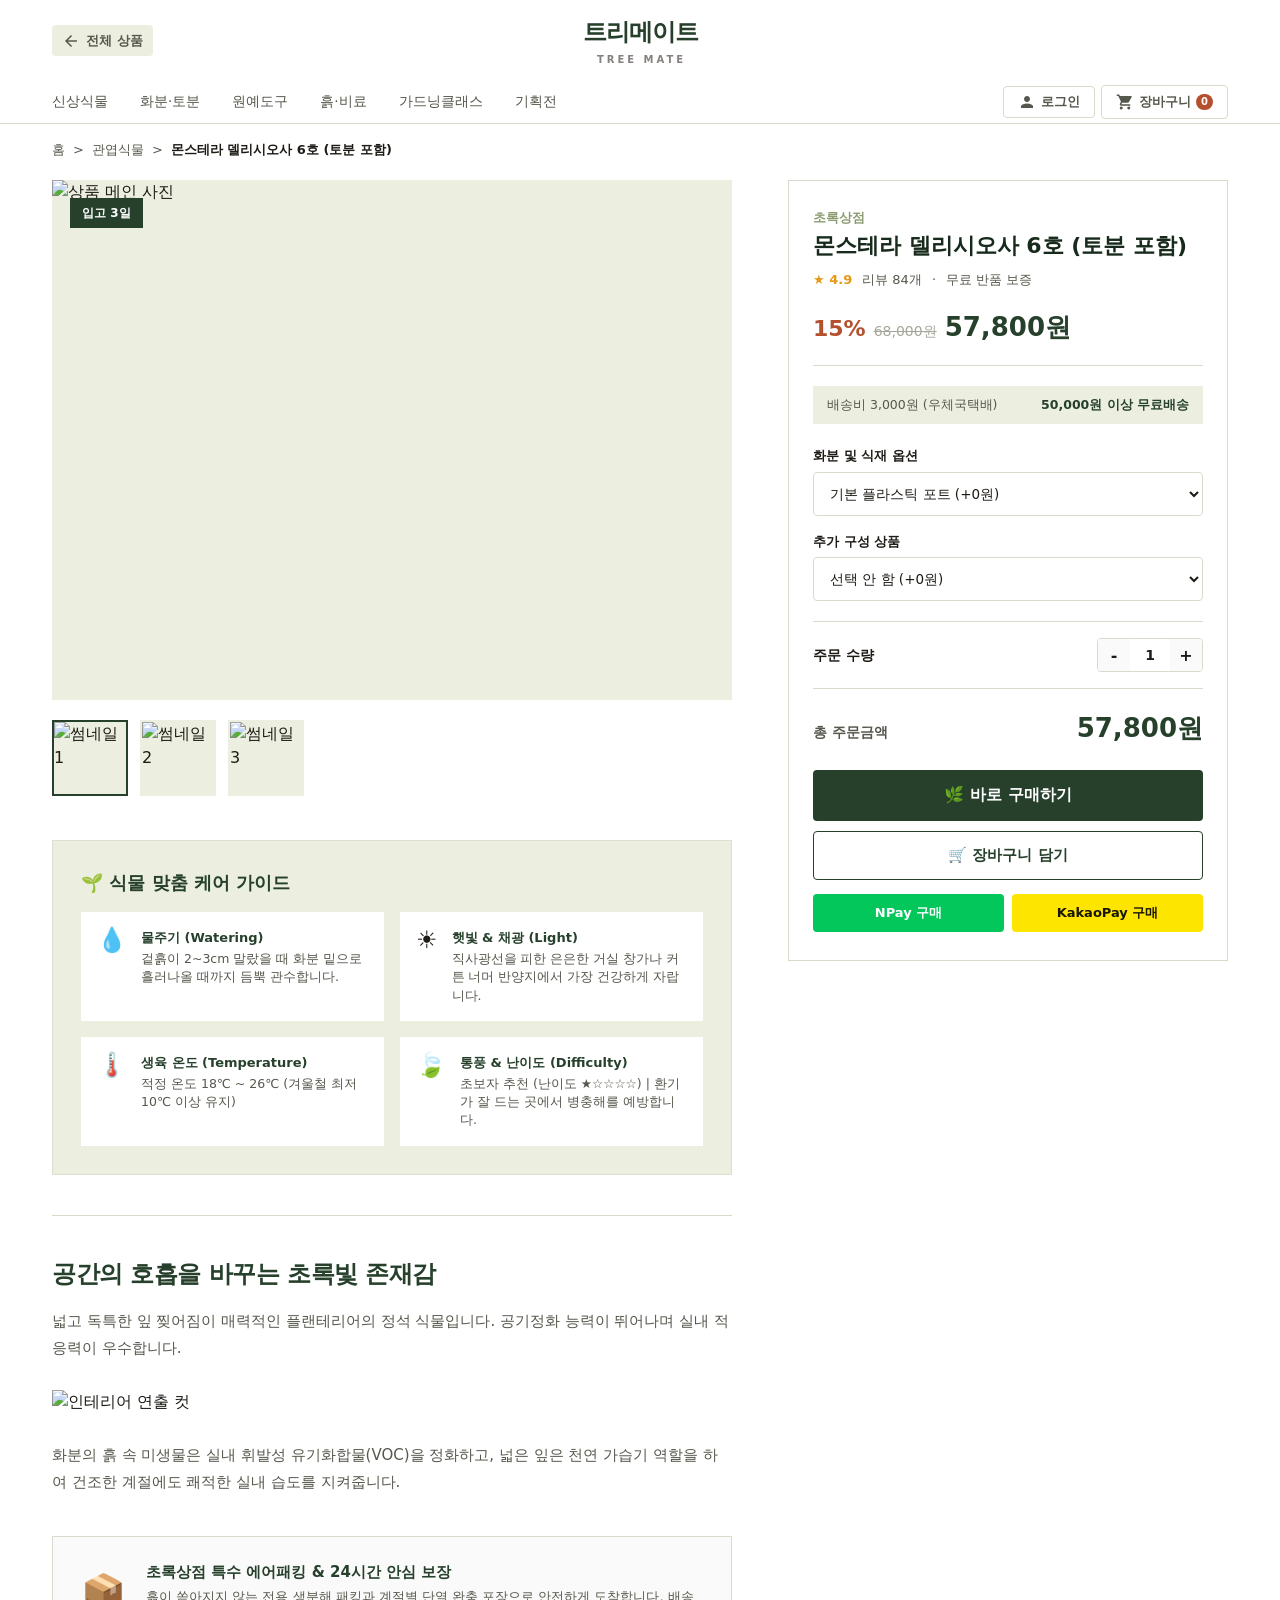
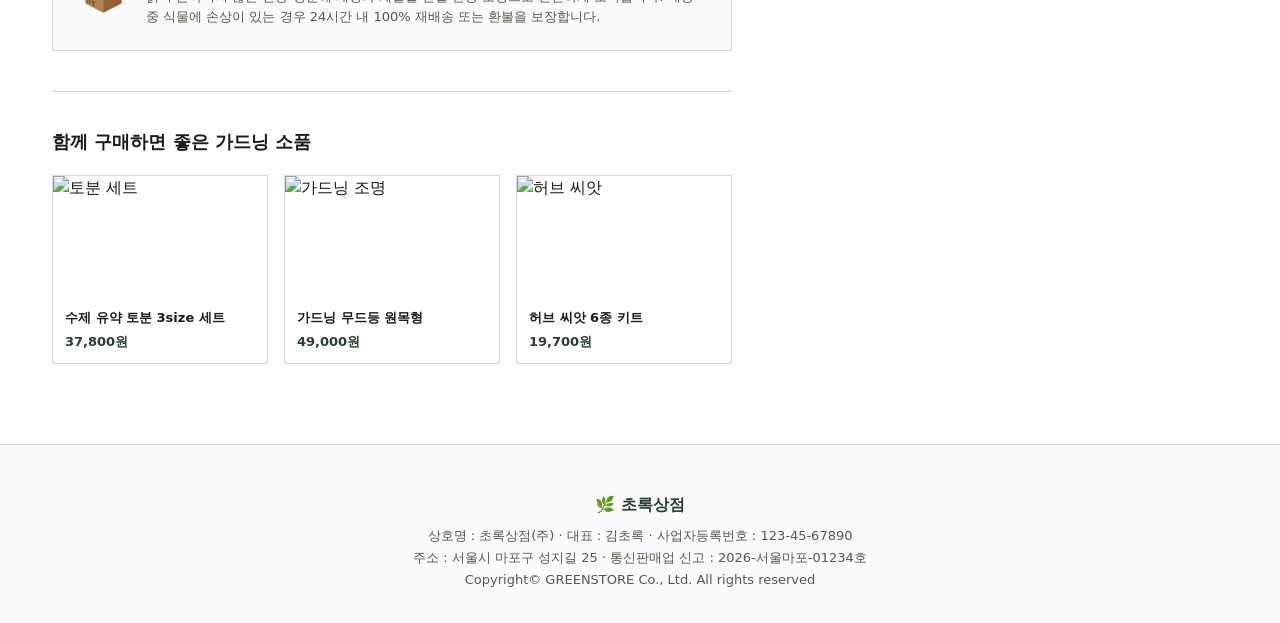
==== commit 3f70dc98: "메인 헤더 디자인 수정" ====
--- a/product.html
+++ b/product.html
@@ -1,4 +1,4 @@
-<!DOCTYPE html>
+﻿<!DOCTYPE html>
 <html lang="ko">
 <head>
 <meta charset="UTF-8">
@@ -10,343 +10,7 @@
 <!-- 포트원(아임포트) 결제 SDK -->
 <script src="https://code.jquery.com/jquery-1.12.4.min.js"></script>
 <script src="https://cdn.iamport.kr/js/iamport.payment-1.2.0.js"></script>
-<style>
-  :root{
-    --base: #FFFFFF;
-    --base-warm: #ECEFE0;
-    --forest: #26402C;
-    --forest-deep: #172A1C;
-    --clay: #B5502E;
-    --clay-soft: #F3E3DA;
-    --sage: #8A9A6E;
-    --ink: #1E1B16;
-    --ink-soft: #55584C;
-    --line: #D8DACB;
-    --white: #FFFFFF;
-    --radius-s: 4px;
-    --radius-m: 0px;
-    --sans: 'Pretendard', -apple-system, BlinkMacSystemFont, system-ui, Roboto, sans-serif;
-  }
-  *{box-sizing:border-box;}
-  html{scroll-behavior:smooth;}
-  body{
-    margin:0;
-    font-family:var(--sans);
-    color:var(--ink);
-    background:var(--base);
-    line-height:1.5;
-  }
-  a{color:inherit;text-decoration:none;}
-  img{max-width:100%;display:block;}
-  button{font-family:inherit;cursor:pointer;border:none;background:none;padding:0;}
-  .wrap{max-width:1240px;margin:0 auto;padding:0 32px;}
-  @media (max-width:720px){ .wrap{padding:0 18px;} }
-
-  /* ---------- Header ---------- */
-  header.site{
-    background:#fff; border-bottom:1px solid var(--line);
-  }
-
-  /* 메인 헤더 바 */
-  .main-bar .wrap{
-    display:grid; grid-template-columns:1fr auto 1fr;
-    align-items:center; padding-top:14px; padding-bottom:14px; gap:16px;
-  }
-  .main-bar-left{ display:flex; align-items:center; gap:10px; }
-  .back-btn{
-    display:inline-flex; align-items:center; gap:6px; color:var(--ink-soft);
-    font-size:13px; font-weight:600; padding:6px 10px; border-radius:var(--radius-s);
-    background:var(--base-warm); transition:background .15s;
-  }
-  .back-btn:hover{ background:#DFE3D2; color:var(--forest); }
-  .back-btn .material-icons{ font-size:18px; }
-
-  /* 중앙 로고 */
-  .main-logo{ text-align:center; cursor:pointer; display:block; }
-  .main-logo .logo-text{ font-size:24px; font-weight:800; color:var(--forest); letter-spacing:-1px; display:block; }
-
-  .main-bar-right{ display:flex; align-items:center; gap:8px; justify-content:flex-end; }
-
-  /* 카테고리 네비 바 (border 없음) */
-  .nav-row .wrap{ padding-top:0; padding-bottom:0; }
-  nav.primary{ display:flex; align-items:center; gap:0; font-size:13.5px; font-weight:500; }
-  .nav-links{ display:flex; align-items:center; flex:1; }
-  .nav-links a{
-    padding:10px 16px; border-bottom:2px solid transparent;
-    transition:border-color .15s, color .15s; white-space:nowrap; display:block; color:var(--ink-soft);
-  }
-  .nav-links a:first-child{ padding-left:0; }
-  .nav-links a:hover{ color:var(--clay); border-color:var(--clay); }
-
-  /* 네비 우측 버튼 */
-  .nav-actions{ display:flex; align-items:center; gap:6px; margin-left:auto; }
-  .nav-text-btn{
-    display:inline-flex; align-items:center; gap:5px;
-    font-size:13px; font-weight:600; color:var(--ink-soft);
-    background:none; border:1px solid var(--line); border-radius:var(--radius-s);
-    padding:6px 14px; cursor:pointer; font-family:inherit;
-    transition:border-color .15s, color .15s;
-  }
-  .nav-text-btn:hover{ border-color:var(--forest); color:var(--forest); }
-  .nav-text-btn .material-icons{ font-size:18px; }
-  .cart-num{
-    background:var(--clay); color:#fff; font-size:10px; font-weight:700;
-    border-radius:10px; padding:0 5px; min-width:16px; height:16px;
-    display:inline-flex; align-items:center; justify-content:center; line-height:1;
-  }
-  .cart-badge{
-    position:absolute; top:4px; right:4px;
-    background:var(--clay); color:#fff; font-size:10px; font-weight:700;
-    border-radius:10px; padding:0 5px; min-width:16px; height:16px;
-    display:flex; align-items:center; justify-content:center; line-height:1;
-    pointer-events:none;
-  }
-
-  .top-btn{
-    display:inline-flex; align-items:center; gap:6px; color:var(--ink-soft);
-    font-size:14px; font-weight:500; transition:color .15s; position:relative;
-    background:none; border:none; cursor:pointer; font-family:inherit; padding:0;
-  }
-  .top-btn:hover{ color:var(--forest); }
-  .logo-area{ display:flex; align-items:center; gap:12px; }
-
-  @media (max-width:720px){
-    .main-bar .wrap{ grid-template-columns:auto 1fr auto; gap:8px; }
-    .back-btn span.label{ display:none; }
-  }
-
-  /* Breadcrumbs */
-  .breadcrumb{
-    padding:16px 0 20px; font-size:13px; color:var(--ink-soft);
-    display:flex; gap:8px; align-items:center;
-  }
-  .breadcrumb a:hover{ text-decoration:underline; }
-
-  /* ---------- Product Layout (2-Column) ---------- */
-  .prod-layout{
-    display:grid; grid-template-columns:1fr 440px; gap:56px;
-    align-items:start; padding-bottom:80px;
-  }
-  @media (max-width:960px){
-    .prod-layout{ grid-template-columns:1fr; gap:36px; }
-  }
-
-  /* ---------- Left: Visuals & Details ---------- */
-  .prod-visual{
-    position:relative; border-radius:0; overflow:hidden;
-    background:var(--base-warm); margin-bottom:20px;
-  }
-  .prod-visual img{
-    width:100%; height:520px; object-fit:cover; display:block;
-    transition:transform .3s ease; border-radius:0;
-  }
-  .visual-badge{
-    position:absolute; top:18px; left:18px; background:var(--forest); color:#fff;
-    padding:6px 12px; border-radius:0; font-size:12px; font-weight:700;
-  }
-  .thumb-list{
-    display:flex; gap:12px; margin-bottom:44px;
-  }
-  .thumb-item{
-    width:76px; height:76px; border-radius:0; overflow:hidden; border:2px solid transparent;
-    cursor:pointer; background:var(--base-warm); transition:border-color .15s;
-  }
-  .thumb-item.active, .thumb-item:hover{ border-color:var(--forest); }
-  .thumb-item img{ width:100%; height:100%; object-fit:cover; border-radius:0; }
-
-  /* Plant Care Card */
-  .care-section{
-    background:var(--base-warm); border-radius:0; padding:28px;
-    margin-bottom:40px; border:1px solid #DCE0CE;
-  }
-  .care-section h3{
-    font-size:18px; font-weight:700; color:var(--forest); margin:0 0 16px;
-    display:flex; align-items:center; gap:8px;
-  }
-  .care-grid{
-    display:grid; grid-template-columns:repeat(2,1fr); gap:16px;
-  }
-  @media (max-width:600px){ .care-grid{ grid-template-columns:1fr; } }
-  .care-item{
-    background:#fff; padding:16px; border-radius:0; display:flex; gap:14px; align-items:flex-start;
-  }
-  .care-icon{ font-size:24px; line-height:1; }
-  .care-item-title{ font-size:13px; font-weight:700; color:var(--forest); margin-bottom:3px; }
-  .care-item-desc{ font-size:12.5px; color:var(--ink-soft); line-height:1.45; }
-
-  /* Story Detail */
-  .detail-article{
-    border-top:1px solid var(--line); padding-top:40px; margin-bottom:40px;
-  }
-  .detail-article h2{
-    font-size:24px; font-weight:700; color:var(--forest); margin:0 0 16px; letter-spacing:-0.5px;
-  }
-  .detail-article p{
-    font-size:15px; line-height:1.8; color:var(--ink-soft); margin-bottom:24px;
-  }
-  .detail-article img{
-    border-radius:0; margin:28px 0; width:100%; max-height:420px; object-fit:cover;
-  }
-
-  /* Safe Packaging Section */
-  .packaging-card{
-    background:#FAFAFA; border:1px solid var(--line); border-radius:0;
-    padding:24px 28px; margin-bottom:40px; display:flex; gap:20px; align-items:center;
-  }
-  .packaging-icon{ font-size:36px; color:var(--forest); flex-shrink:0; }
-  .packaging-text h4{ margin:0 0 4px; font-size:15px; font-weight:700; color:var(--forest); }
-  .packaging-text p{ margin:0; font-size:13px; color:var(--ink-soft); line-height:1.5; }
-
-  /* Cross-sell recommendations */
-  .cross-section{
-    border-top:1px solid var(--line); padding-top:36px;
-  }
-  .cross-section h3{ font-size:18px; font-weight:700; margin:0 0 20px; }
-  .cross-grid{ display:grid; grid-template-columns:repeat(3,1fr); gap:16px; }
-  @media (max-width:600px){ .cross-grid{ grid-template-columns:1fr; } }
-  .cross-card{
-    border:1px solid var(--line); border-radius:0; overflow:hidden; cursor:pointer;
-    transition:transform .15s;
-  }
-  .cross-card:hover{ transform:translateY(-2px); }
-  .cross-card img{ height:120px; width:100%; object-fit:cover; border-radius:0; }
-  .cross-info{ padding:12px; }
-  .cross-name{ font-size:13px; font-weight:600; margin-bottom:4px; }
-  .cross-price{ font-size:13px; font-weight:700; color:var(--forest); }
-
-  /* ---------- Right: Sticky Purchase Panel ---------- */
-  .purchase-sticky{
-    position:sticky; top:90px;
-    background:#FFFFFF; border:1px solid var(--line); border-radius:0;
-    padding:28px 24px; box-shadow:none;
-  }
-  .panel-brand{ font-size:12.5px; font-weight:600; color:var(--sage); margin-bottom:4px; }
-  .panel-title{ font-size:22px; font-weight:700; margin:0 0 10px; line-height:1.3; color:var(--forest-deep); }
-  .panel-meta{ display:flex; align-items:center; gap:10px; font-size:13px; color:var(--ink-soft); margin-bottom:18px; }
-  .panel-stars{ color:#E59819; font-weight:700; }
-
-  .panel-pricing{
-    border-bottom:1px solid var(--line); padding-bottom:18px; margin-bottom:20px;
-  }
-  .price-row{ display:flex; align-items:baseline; gap:8px; }
-  .price-discount{ font-size:22px; font-weight:800; color:var(--clay); }
-  .price-strike{ font-size:14px; color:#A6A79A; text-decoration:line-through; }
-  .price-final{ font-size:26px; font-weight:800; color:var(--forest); }
-
-  .delivery-badge{
-    display:flex; justify-content:space-between; font-size:12.5px; color:var(--ink-soft);
-    background:var(--base-warm); padding:10px 14px; border-radius:0; margin-bottom:22px;
-  }
-
-  /* Option Selects */
-  .option-group{ margin-bottom:16px; }
-  .option-label{ font-size:13px; font-weight:700; margin-bottom:6px; color:var(--ink); }
-  .option-select{
-    width:100%; padding:12px; border:1px solid var(--line); border-radius:4px;
-    font-family:inherit; font-size:13.5px; background:#fff; outline:none;
-    color:var(--ink); cursor:pointer;
-  }
-  .option-select:focus{ border-color:var(--forest); }
-
-  /* Qty Counter */
-  .qty-row{
-    display:flex; justify-content:space-between; align-items:center;
-    padding:16px 0; border-top:1px solid var(--line); border-bottom:1px solid var(--line);
-    margin:20px 0;
-  }
-  .qty-label{ font-size:13.5px; font-weight:600; }
-  .qty-box{
-    display:flex; align-items:center; border:1px solid var(--line); border-radius:4px; overflow:hidden;
-  }
-  .qty-btn{
-    width:32px; height:32px; background:#FAFAFA; display:flex; align-items:center; justify-content:center;
-    font-size:16px; font-weight:700; color:var(--ink);
-  }
-  .qty-btn:hover{ background:var(--base-warm); }
-  .qty-num{
-    width:40px; text-align:center; font-size:14px; font-weight:700;
-  }
-
-  /* Total Price Row */
-  .total-row{
-    display:flex; justify-content:space-between; align-items:baseline;
-    margin-bottom:22px;
-  }
-  .total-label{ font-size:14px; font-weight:600; color:var(--ink-soft); }
-  .total-val{ font-size:26px; font-weight:800; color:var(--forest); }
-
-  /* Action Buttons */
-  .action-buttons{ display:flex; flex-direction:column; gap:10px; }
-  .btn-action-cart{
-    width:100%; padding:14px; border:1.5px solid var(--forest); color:var(--forest);
-    font-size:15px; font-weight:700; border-radius:4px; text-align:center;
-    transition:all .15s; background:#fff; box-shadow:none;
-  }
-  .btn-action-cart:hover{ background:var(--base-warm); }
-  .btn-action-buy{
-    width:100%; padding:15px; background:var(--forest); color:#fff;
-    font-size:16px; font-weight:700; border-radius:4px; text-align:center;
-    transition:background .15s; box-shadow:none;
-  }
-  .btn-action-buy:hover{ background:var(--forest-deep); }
-
-  /* Easy Pay Buttons */
-  .easy-pay-group{ display:flex; gap:8px; margin-top:4px; }
-  .btn-easy-npay{
-    flex:1; background:#03C75A; color:#fff; padding:10px; border-radius:4px;
-    font-size:13px; font-weight:700; text-align:center;
-  }
-  .btn-easy-kpay{
-    flex:1; background:#FEE500; color:#181600; padding:10px; border-radius:4px;
-    font-size:13px; font-weight:700; text-align:center;
-  }
-
-  /* ---------- Instant Purchase Modal ---------- */
-  .modal-overlay{
-    position:fixed; inset:0; background:rgba(0,0,0,0.55); z-index:3000;
-    display:none; align-items:center; justify-content:center; padding:20px;
-    backdrop-filter:blur(3px);
-  }
-  .modal-overlay.open{ display:flex; }
-  .order-modal-card{
-    background:#fff; border-radius:0; max-width:520px; width:100%;
-    padding:28px; position:relative; box-shadow:none; border:1px solid var(--line);
-    animation:popIn .2s ease;
-  }
-  @keyframes popIn{ from{opacity:0; transform:scale(0.96);} to{opacity:1; transform:scale(1);} }
-  .order-modal-card h3{ margin:0 0 16px; font-size:19px; color:var(--forest); }
-  .order-summary-box{
-    background:var(--base-warm); padding:14px; border-radius:0; margin-bottom:18px; font-size:13.5px;
-  }
-  .order-input-group{ margin-bottom:14px; }
-  .order-input-group label{ display:block; font-size:12.5px; font-weight:700; margin-bottom:4px; color:var(--ink-soft); }
-  .order-input-group input, .order-input-group select{
-    width:100%; padding:10px 12px; border:1px solid var(--line); border-radius:4px;
-    font-family:inherit; font-size:13.5px;
-  }
-  .btn-confirm-order{
-    width:100%; padding:14px; background:var(--forest); color:#fff; font-size:15px;
-    font-weight:700; border-radius:4px; margin-top:8px; box-shadow:none;
-  }
-  .btn-confirm-order:hover{ background:var(--forest-deep); }
-  .modal-close{ position:absolute; top:18px; right:20px; font-size:24px; color:#888; }
-
-  /* Toast */
-  #toast{
-    position:fixed; bottom:30px; left:50%; transform:translateX(-50%) translateY(100px);
-    background:rgba(23,42,28,0.95); color:#fff; padding:14px 26px; border-radius:0;
-    font-size:14px; font-weight:600; box-shadow:none; border:1px solid var(--forest);
-    z-index:9999; display:flex; align-items:center; gap:10px;
-    opacity:0; pointer-events:none; transition:transform .3s ease, opacity .3s ease;
-  }
-  #toast.show{ transform:translateX(-50%) translateY(0); opacity:1; }
-
-  /* Footer */
-  footer.site{
-    background:#FAFAFA; color:var(--ink-soft); padding:48px 0 32px;
-    font-size:13px; border-top:1px solid var(--line);
-  }
-</style>
+<link rel="stylesheet" href="product.css">
 </head>
 <body>
 
@@ -361,7 +25,8 @@
         </a>
       </div>
       <a href="index.html" class="main-logo">
-        <span class="logo-text">초록상점</span>
+        <span class="logo-text">트리메이트</span>
+        <span class="logo-sub">TREE MATE</span>
       </a>
       <div class="main-bar-right"><!-- spacer --></div>
     </div>
@@ -654,353 +319,7 @@
   </div>
 </footer>
 
-<script>
-  /* ==========================================================================
-     공통 상품 데이터셋
-     ========================================================================== */
-  const PRODUCTS = {
-    'p1': {
-      id: 'p1', name: '몬스테라 델리시오사 6호 (토분 포함)', price: 57800, originPrice: 68000, discount: '15%',
-      brand: '초록상점', category: '관엽식물', badge: '입고 3일',
-      img: 'https://images.unsplash.com/photo-1520412099551-62b6bafeb5bb?q=80&w=800&auto=format&fit=crop',
-      desc: '넓고 독특한 잎 찢어짐이 매력적인 플랜테리어의 정석 식물입니다. 공기정화 능력이 뛰어나며 실내 적응력이 우수합니다.',
-      careWater: '겉흙이 2~3cm 말랐을 때 화분 밑으로 흘러나올 때까지 듬뿍 관수합니다.',
-      careLight: '직사광선을 피한 은은한 거실 창가나 커튼 너머 반양지에서 가장 건강하게 자랍니다.'
-    },
-    'p2': {
-      id: 'p2', name: '스투키 3연 세트 (초보자 추천)', price: 34900, originPrice: 34900, discount: '',
-      brand: '그루하우스', category: '다육·선인장', badge: '초보자 추천',
-      img: 'https://images.unsplash.com/photo-1509937528035-ad76254b0356?q=80&w=800&auto=format&fit=crop',
-      desc: '전자파 차단과 야간 음이온 방출로 침실이나 책상 위에 두기 가장 좋은 다육 식물입니다. 물을 자주 주지 않아도 잘 자랍니다.',
-      careWater: '한 달에 한 번 소량 물을 줍니다. 과습에 주의하세요.',
-      careLight: '빛이 적은 음지에서도 씩씩하게 잘 견디는 강한 생명력을 자랑합니다.'
-    },
-    'p3': {
-      id: 'p3', name: '떡갈고무나무 대형 1.2m', price: 102400, originPrice: 128000, discount: '20%',
-      brand: '초록상점', category: '관엽식물', badge: '품절임박',
-      img: 'https://images.unsplash.com/photo-1463320726281-696a485928c7?q=80&w=800&auto=format&fit=crop',
-      desc: '물결 모양의 널찍한 잎이 시원한 공간감을 연출해줍니다. 카페나 거실의 중심을 잡아주는 대표 대형 관엽식물입니다.',
-      careWater: '속흙까지 말랐을 때 샤워기로 잎까지 흠뻑 샤워 관수해줍니다.',
-      careLight: '통풍이 잘 드는 창가나 베란다에서 생장이 왕성합니다.'
-    },
-    'p4': {
-      id: 'p4', name: '수제 유약 토분 3size 세트', price: 37800, originPrice: 42000, discount: '10%',
-      brand: '테라코타랩', category: '화분·토분', badge: '인기상품',
-      img: 'https://images.unsplash.com/photo-1485955900006-10f4d324d411?q=80&w=800&auto=format&fit=crop',
-      desc: '자연스러운 텍스처와 뛰어난 통기성을 자랑하는 천연 이태리 점토 수제 토분입니다. 식물의 뿌리 호흡을 돕습니다.',
-      careWater: '자연 토분 특성상 물 마름이 빠르므로 식물 상태를 자주 확인해주세요.',
-      careLight: '모든 환경에 잘 어울리는 감성적인 컬러감'
-    },
-    'p5': {
-      id: 'p5', name: '산세베리아 실린드리카', price: 28000, originPrice: 28000, discount: '',
-      brand: '초록상점', category: '다육·선인장', badge: '키우기 쉬움',
-      img: 'https://images.unsplash.com/photo-1459156212016-c812468e2115?q=80&w=800&auto=format&fit=crop',
-      desc: '원통형의 독특한 줄기가 모던한 미니멀 인테리어에 안성맞춤입니다. 건조에 매우 강합니다.',
-      careWater: '속흙이 바짝 마를 때까지 건조하게 관리합니다 (월 1회).',
-      careLight: '직사광선부터 반음지까지 어느 환경이든 무난히 적응합니다.'
-    },
-    'p6': {
-      id: 'p6', name: '금전수 4호 (개업선물 추천)', price: 39600, originPrice: 45000, discount: '12%',
-      brand: '그루하우스', category: '관엽식물', badge: '선물추천',
-      img: 'https://images.unsplash.com/photo-1509937528035-ad76254b0356?q=80&w=800&auto=format&fit=crop',
-      desc: '동전을 닮은 반짝이는 잎이 재물운을 불러온다는 의미를 지녀 개업 및 집들이 선물로 1순위입니다.',
-      careWater: '알뿌리에 수분을 저장하므로 과습을 피하고 건조하게 관리합니다.',
-      careLight: '실내 형광등 불빛으로도 싱그럽게 잘 자랍니다.'
-    },
-    'p7': {
-      id: 'p7', name: '테이블야자 소형 2개입', price: 22000, originPrice: 22000, discount: '',
-      brand: '초록상점', category: '관엽식물', badge: '공기정화',
-      img: 'https://images.unsplash.com/photo-1463154545680-d59320fd685d?q=80&w=800&auto=format&fit=crop',
-      desc: '화학물질 흡착 능력이 탁월하여 책상 위 컴퓨터 옆에 두기 좋은 미니 야자입니다.',
-      careWater: '주 1회 물주기, 건조할 때 잎 주변에 가볍게 분무해주세요.',
-      careLight: '직사광선에 잎이 탈 수 있으므로 실내 반그늘이 좋습니다.'
-    },
-    'p8': {
-      id: 'p8', name: '허브 씨앗 6종 키트', price: 19700, originPrice: 24000, discount: '18%',
-      brand: '씨드박스', category: '씨앗·구근', badge: 'DIY 키트',
-      img: 'https://images.unsplash.com/photo-1591958911259-bee2173bdccc?q=80&w=800&auto=format&fit=crop',
-      desc: '바질, 로즈마리, 페퍼민트 등 키우는 재미와 요리의 즐거움을 동시에 선사하는 씨앗 키트입니다.',
-      careWater: '싹이 틀 때까지 스프레이로 표면을 항상 촉촉하게 유지합니다.',
-      careLight: '햇빛이 하루 4시간 이상 잘 드는 양지가 좋습니다.'
-    },
-    'p9': {
-      id: 'p9', name: '가드닝 무드등 원목형', price: 49000, originPrice: 49000, discount: '',
-      brand: '초록상점', category: '가드닝 조명', badge: '감성조명',
-      img: 'https://images.unsplash.com/photo-1416339306562-c98a0c9f6b7e?q=80&w=800&auto=format&fit=crop',
-      desc: '식물 생장에 필요한 파장과 은은한 인테리어 조명을 동시에 제공하는 원목 스탠드입니다.',
-      careWater: '전자기기이므로 물이 닿지 않도록 주의해주세요.',
-      careLight: '하루 6~8시간 조사를 권장합니다.'
-    }
-  };
-
-  /* ==========================================================================
-     현재 페이지 상태 관리
-     ========================================================================== */
-  const urlParams = new URLSearchParams(window.location.search);
-  const currentProdId = urlParams.get('id') || 'p1';
-  const currentProd = PRODUCTS[currentProdId] || PRODUCTS['p1'];
-
-  let orderQty = 1;
-
-  /* ==========================================================================
-     상품 데이터 렌더링
-     ========================================================================== */
-  function initProductPage() {
-    // 1. 브레드크럼 & 타이틀
-    document.title = `${currentProd.name} — 초록상점`;
-    document.getElementById('bcCategory').textContent = currentProd.category;
-    document.getElementById('bcName').textContent = currentProd.name;
-
-    // 2. 비주얼 이미지
-    document.getElementById('mainProdImg').src = currentProd.img;
-    document.getElementById('prodBadge').textContent = currentProd.badge || currentProd.category;
-
-    // 썸네일 리스트 구성
-    const thumbs = [
-      currentProd.img,
-      'https://images.unsplash.com/photo-1545165375-1b744b9ed444?q=80&w=400&auto=format&fit=crop',
-      'https://images.unsplash.com/photo-1485955900006-10f4d324d411?q=80&w=400&auto=format&fit=crop'
-    ];
-    document.getElementById('thumbContainer').innerHTML = thumbs.map((src, i) => `
-      <div class="thumb-item ${i===0?'active':''}" onclick="changeThumb('${src}', this)">
-        <img src="${src}" alt="썸네일 ${i+1}">
-      </div>
-    `).join('');
-
-    // 3. 케어 가이드 & 설명
-    document.getElementById('careWater').textContent = currentProd.careWater || '겉흙이 마르면 듬뿍 관수합니다.';
-    document.getElementById('careLight').textContent = currentProd.careLight || '은은한 반양지를 선호합니다.';
-    document.getElementById('prodLongDesc').textContent = currentProd.desc;
-
-    // 4. 우측 구매 패널
-    document.getElementById('panelBrand').textContent = currentProd.brand;
-    document.getElementById('panelTitle').textContent = currentProd.name;
-    
-    if (currentProd.discount) {
-      document.getElementById('panelDiscount').textContent = currentProd.discount;
-      document.getElementById('panelDiscount').style.display = 'inline';
-      document.getElementById('panelStrike').textContent = currentProd.originPrice.toLocaleString() + '원';
-      document.getElementById('panelStrike').style.display = 'inline';
-    } else {
-      document.getElementById('panelDiscount').style.display = 'none';
-      document.getElementById('panelStrike').style.display = 'none';
-    }
-    document.getElementById('panelFinal').textContent = currentProd.price.toLocaleString() + '원';
-
-    calculateTotal();
-    updateHeaderCartBadge();
-  }
-
-  function changeThumb(src, el) {
-    document.getElementById('mainProdImg').src = src;
-    document.querySelectorAll('.thumb-item').forEach(t => t.classList.remove('active'));
-    el.classList.add('active');
-  }
-
-  /* ==========================================================================
-     금액 계산 및 수량 조절
-     ========================================================================== */
-  function changeQty(delta) {
-    orderQty += delta;
-    if (orderQty < 1) orderQty = 1;
-    if (orderQty > 99) orderQty = 99;
-    document.getElementById('qtyDisplay').textContent = orderQty;
-    calculateTotal();
-  }
-
-  function calculateTotal() {
-    const potExtra = parseInt(document.getElementById('optPot').value) || 0;
-    const addonExtra = parseInt(document.getElementById('optAddon').value) || 0;
-    
-    const unitPrice = currentProd.price + potExtra + addonExtra;
-    const subtotal = unitPrice * orderQty;
-    const shipFee = subtotal >= 50000 ? 0 : 3000;
-    const total = subtotal + shipFee;
-
-    document.getElementById('totalDisplay').textContent = total.toLocaleString() + '원';
-    return { subtotal, shipFee, total, unitPrice, potExtra, addonExtra };
-  }
-
-  /* ==========================================================================
-     장바구니 담기 (공통 localStorage 연동)
-     ========================================================================== */
-  function addToCartCurrent() {
-    const { unitPrice } = calculateTotal();
-    const potText = document.getElementById('optPot').options[document.getElementById('optPot').selectedIndex].text;
-    
-    const cartItem = {
-      id: `${currentProd.id}_${Date.now()}`,
-      prodId: currentProd.id,
-      name: `${currentProd.name} (${potText.split(' ')[0]})`,
-      price: unitPrice,
-      img: currentProd.img,
-      qty: orderQty
-    };
-
-    let cart = [];
-    try {
-      const saved = localStorage.getItem('greenstore_cart');
-      if (saved) cart = JSON.parse(saved);
-    } catch(e) {}
-
-    cart.push(cartItem);
-    localStorage.setItem('greenstore_cart', JSON.stringify(cart));
-    updateHeaderCartBadge();
-
-    showToast(`🛒 [${currentProd.name}] ${orderQty}개가 장바구니에 담겼습니다!`);
-  }
-
-  function updateHeaderCartBadge() {
-    let cart = [];
-    try {
-      const saved = localStorage.getItem('greenstore_cart');
-      if (saved) cart = JSON.parse(saved);
-    } catch(e) {}
-    const count = cart.reduce((sum, it) => sum + (it.qty || 1), 0);
-    document.getElementById('cartBadgeCount').textContent = count;
-  }
-
-  /* ==========================================================================
-     바로 구매하기 & 주문관리자(admin.html) 실시간 연동
-     ========================================================================== */
-  function openOrderModal(preferredMethod = '카카오페이') {
-    const { total } = calculateTotal();
-    const potText = document.getElementById('optPot').options[document.getElementById('optPot').selectedIndex].text;
-    const addonText = document.getElementById('optAddon').options[document.getElementById('optAddon').selectedIndex].text;
-
-    document.getElementById('mProdName').textContent = currentProd.name;
-    document.getElementById('mProdOption').textContent = `옵션: ${potText} / ${addonText} (수량 ${orderQty}개)`;
-    document.getElementById('mTotalPrice').textContent = total.toLocaleString() + '원';
-    document.getElementById('orderPayMethod').value = preferredMethod;
-
-    document.getElementById('orderModal').classList.add('open');
-  }
-
-  function closeOrderModal() {
-    document.getElementById('orderModal').classList.remove('open');
-  }
-
-  /* ==========================================================================
-     포트원(아임포트) 결제창 호출 및 주문관리자(admin.html) 연동
-     ========================================================================== */
-  function submitDirectOrder() {
-    const { subtotal, shipFee, total } = calculateTotal();
-    const buyerName = document.getElementById('orderBuyerName').value.trim() || '김초록';
-    const buyerPhone = document.getElementById('orderBuyerPhone').value.trim() || '010-9876-5432';
-    const buyerAddr = document.getElementById('orderBuyerAddr').value.trim() || '서울시 마포구 성지길 25, 402호';
-    const buyerMemo = document.getElementById('orderBuyerMemo').value.trim() || '부재 시 경비실에 맡겨주세요';
-    const payMethod = document.getElementById('orderPayMethod').value;
-    const potText = document.getElementById('optPot').options[document.getElementById('optPot').selectedIndex].text;
-
-    const now = new Date();
-    const dateStr = `${now.getFullYear()}.${String(now.getMonth()+1).padStart(2,'0')}.${String(now.getDate()).padStart(2,'0')} ${String(now.getHours()).padStart(2,'0')}:${String(now.getMinutes()).padStart(2,'0')}`;
-    const orderNo = `ORD_${Date.now()}_${Math.floor(100 + Math.random()*900)}`;
-
-    // 포트원 SDK 로드 확인
-    if (typeof window.IMP === 'undefined') {
-      alert('포트원 결제 모듈을 불러오는 중입니다. 잠시 후 다시 시도해주세요.');
-      return;
-    }
-
-    const IMP = window.IMP;
-    IMP.init("imp19424728"); // 포트원 공식 무료 테스트 가맹점 코드
-
-    // PG사 및 결제방식 매핑
-    let pg = "html5_inicis";
-    let portoneMethod = "card";
-
-    if (payMethod === '카카오페이') {
-      pg = 'kakaopay.TC0ONETIME';
-      portoneMethod = 'card';
-    } else if (payMethod === '토스페이') {
-      pg = 'tosspayments';
-      portoneMethod = 'card';
-    } else if (payMethod === '가상계좌') {
-      pg = 'html5_inicis';
-      portoneMethod = 'vbank';
-    } else {
-      pg = 'html5_inicis';
-      portoneMethod = 'card';
-    }
-
-    closeOrderModal();
-    showToast('💳 포트원 결제창을 불러오는 중입니다...');
-
-    IMP.request_pay({
-      pg: pg,
-      pay_method: portoneMethod,
-      merchant_uid: orderNo,
-      name: `${currentProd.name} (${orderQty}개)`,
-      amount: total,
-      buyer_email: "buyer@greenstore.com",
-      buyer_name: buyerName,
-      buyer_tel: buyerPhone,
-      buyer_addr: buyerAddr,
-      buyer_postcode: "04000"
-    }, function(rsp) {
-      if (rsp.success) {
-        // 결제 성공 시: 주문 데이터 생성 및 localStorage 저장
-        const newOrder = {
-          no: orderNo,
-          impUid: rsp.imp_uid,
-          applyNum: rsp.apply_num || 'TEST_AUTH',
-          date: dateStr,
-          buyerName: buyerName,
-          buyerId: 'user_' + Math.floor(Math.random() * 900 + 100),
-          phone: buyerPhone,
-          email: 'buyer@greenstore.com',
-          items: [
-            {
-              name: `${currentProd.name} [${potText.split(' ')[0]}]`,
-              qty: orderQty,
-              price: currentProd.price,
-              img: currentProd.img
-            }
-          ],
-          itemsLabel: currentProd.name,
-          itemsMore: 0,
-          shipName: buyerName,
-          addr: buyerAddr,
-          memo: buyerMemo,
-          subtotal: subtotal,
-          shipFee: shipFee,
-          total: total,
-          method: payMethod,
-          status: 'paid'
-        };
-
-        let existingOrders = [];
-        try {
-          const saved = localStorage.getItem('greenstore_orders');
-          if (saved) existingOrders = JSON.parse(saved);
-        } catch(e) {}
-        existingOrders.unshift(newOrder);
-        localStorage.setItem('greenstore_orders', JSON.stringify(existingOrders));
-
-        alert(`🎉 [포트원 테스트 결제 성공!]\n\n실제 결제창 프로세스가 정상 승인되었습니다.\n\n- 주문번호: ${orderNo}\n- 승인번호: ${rsp.apply_num || rsp.imp_uid}\n- 결제수단: ${payMethod}\n- 결제금액: ${total.toLocaleString()}원\n\n[주문관리자] 페이지에서 '결제완료' 주문으로 실시간 확인 가능합니다.`);
-      } else {
-        showToast(`⚠️ 결제 취소: ${rsp.error_msg || '사용자가 결제를 취소했습니다.'}`);
-      }
-    });
-  }
-
-  /* ==========================================================================
-     토스트 피드백
-     ========================================================================== */
-  let toastTimer = null;
-  function showToast(msg) {
-    const toast = document.getElementById('toast');
-    toast.textContent = msg;
-    toast.classList.add('show');
-    clearTimeout(toastTimer);
-    toastTimer = setTimeout(() => {
-      toast.classList.remove('show');
-    }, 2500);
-  }
-
-  // 초기화 실행
-  window.addEventListener('DOMContentLoaded', initProductPage);
-</script>
+<script src="product.js"></script>
 
 </body>
 </html>
--- a/product.css
+++ b/product.css
@@ -0,0 +1,343 @@
+  :root{
+    --base: #FFFFFF;
+    --base-warm: #ECEFE0;
+    --forest: #26402C;
+    --forest-deep: #172A1C;
+    --clay: #B5502E;
+    --clay-soft: #F3E3DA;
+    --sage: #8A9A6E;
+    --ink: #1E1B16;
+    --ink-soft: #55584C;
+    --line: #D8DACB;
+    --white: #FFFFFF;
+    --radius-s: 4px;
+    --radius-m: 0px;
+    --sans: 'Pretendard', -apple-system, BlinkMacSystemFont, system-ui, Roboto, sans-serif;
+  }
+  *{box-sizing:border-box;}
+  html{scroll-behavior:smooth;}
+  body{
+    margin:0;
+    font-family:var(--sans);
+    color:var(--ink);
+    background:var(--base);
+    line-height:1.5;
+  }
+  a{color:inherit;text-decoration:none;}
+  img{max-width:100%;display:block;}
+  button{font-family:inherit;cursor:pointer;border:none;background:none;padding:0;}
+  .wrap{max-width:1240px;margin:0 auto;padding:0 32px;}
+  @media (max-width:720px){ .wrap{padding:0 18px;} }
+
+  /* ---------- Header ---------- */
+  header.site{
+    background:#fff; border-bottom:1px solid var(--line);
+  }
+
+  /* 메인 헤더 바 */
+  .main-bar .wrap{
+    display:grid; grid-template-columns:1fr auto 1fr;
+    align-items:center; padding-top:14px; padding-bottom:14px; gap:16px;
+  }
+  .main-bar-left{ display:flex; align-items:center; gap:10px; }
+  .back-btn{
+    display:inline-flex; align-items:center; gap:6px; color:var(--ink-soft);
+    font-size:13px; font-weight:600; padding:6px 10px; border-radius:var(--radius-s);
+    background:var(--base-warm); transition:background .15s;
+  }
+  .back-btn:hover{ background:#DFE3D2; color:var(--forest); }
+  .back-btn .material-icons{ font-size:18px; }
+
+  /* 중앙 로고 */
+  .main-logo{ text-align:center; cursor:pointer; display:block; }
+  .main-logo .logo-text{ font-size:24px; font-weight:800; color:var(--forest); letter-spacing:-1px; display:block; }
+  .main-logo .logo-sub{
+  display:block;            /* 국문 아래로 내려감 */
+  font-size:10px;
+  font-weight:600;
+  letter-spacing:3px;
+  padding-left:3px;         /* letter-spacing 끝 여백만큼 보정해서 가운데 정렬 유지 */
+  color:#86817e;
+  margin-top:2px;
+  }
+  .main-bar-right{ display:flex; align-items:center; gap:8px; justify-content:flex-end; }
+
+  /* 카테고리 네비 바 (border 없음) */
+  .nav-row .wrap{ padding-top:0; padding-bottom:0; }
+  nav.primary{ display:flex; align-items:center; gap:0; font-size:13.5px; font-weight:500; }
+  .nav-links{ display:flex; align-items:center; flex:1; }
+  .nav-links a{
+    padding:10px 16px; border-bottom:2px solid transparent;
+    transition:border-color .15s, color .15s; white-space:nowrap; display:block; color:var(--ink-soft);
+  }
+  .nav-links a:first-child{ padding-left:0; }
+  .nav-links a:hover{ color:var(--clay); border-color:var(--clay); }
+
+  /* 네비 우측 버튼 */
+  .nav-actions{ display:flex; align-items:center; gap:6px; margin-left:auto; }
+  .nav-text-btn{
+    display:inline-flex; align-items:center; gap:5px;
+    font-size:13px; font-weight:600; color:var(--ink-soft);
+    background:none; border:1px solid var(--line); border-radius:var(--radius-s);
+    padding:6px 14px; cursor:pointer; font-family:inherit;
+    transition:border-color .15s, color .15s;
+  }
+  .nav-text-btn:hover{ border-color:var(--forest); color:var(--forest); }
+  .nav-text-btn .material-icons{ font-size:18px; }
+  .cart-num{
+    background:var(--clay); color:#fff; font-size:10px; font-weight:700;
+    border-radius:10px; padding:0 5px; min-width:16px; height:16px;
+    display:inline-flex; align-items:center; justify-content:center; line-height:1;
+  }
+  .cart-badge{
+    position:absolute; top:4px; right:4px;
+    background:var(--clay); color:#fff; font-size:10px; font-weight:700;
+    border-radius:10px; padding:0 5px; min-width:16px; height:16px;
+    display:flex; align-items:center; justify-content:center; line-height:1;
+    pointer-events:none;
+  }
+
+  .top-btn{
+    display:inline-flex; align-items:center; gap:6px; color:var(--ink-soft);
+    font-size:14px; font-weight:500; transition:color .15s; position:relative;
+    background:none; border:none; cursor:pointer; font-family:inherit; padding:0;
+  }
+  .top-btn:hover{ color:var(--forest); }
+  .logo-area{ display:flex; align-items:center; gap:12px; }
+
+  @media (max-width:720px){
+    .main-bar .wrap{ grid-template-columns:auto 1fr auto; gap:8px; }
+    .back-btn span.label{ display:none; }
+  }
+
+  /* Breadcrumbs */
+  .breadcrumb{
+    padding:16px 0 20px; font-size:13px; color:var(--ink-soft);
+    display:flex; gap:8px; align-items:center;
+  }
+  .breadcrumb a:hover{ text-decoration:underline; }
+
+  /* ---------- Product Layout (2-Column) ---------- */
+  .prod-layout{
+    display:grid; grid-template-columns:1fr 440px; gap:56px;
+    align-items:start; padding-bottom:80px;
+  }
+  @media (max-width:960px){
+    .prod-layout{ grid-template-columns:1fr; gap:36px; }
+  }
+
+  /* ---------- Left: Visuals & Details ---------- */
+  .prod-visual{
+    position:relative; border-radius:0; overflow:hidden;
+    background:var(--base-warm); margin-bottom:20px;
+  }
+  .prod-visual img{
+    width:100%; height:520px; object-fit:cover; display:block;
+    transition:transform .3s ease; border-radius:0;
+  }
+  .visual-badge{
+    position:absolute; top:18px; left:18px; background:var(--forest); color:#fff;
+    padding:6px 12px; border-radius:0; font-size:12px; font-weight:700;
+  }
+  .thumb-list{
+    display:flex; gap:12px; margin-bottom:44px;
+  }
+  .thumb-item{
+    width:76px; height:76px; border-radius:0; overflow:hidden; border:2px solid transparent;
+    cursor:pointer; background:var(--base-warm); transition:border-color .15s;
+  }
+  .thumb-item.active, .thumb-item:hover{ border-color:var(--forest); }
+  .thumb-item img{ width:100%; height:100%; object-fit:cover; border-radius:0; }
+
+  /* Plant Care Card */
+  .care-section{
+    background:var(--base-warm); border-radius:0; padding:28px;
+    margin-bottom:40px; border:1px solid #DCE0CE;
+  }
+  .care-section h3{
+    font-size:18px; font-weight:700; color:var(--forest); margin:0 0 16px;
+    display:flex; align-items:center; gap:8px;
+  }
+  .care-grid{
+    display:grid; grid-template-columns:repeat(2,1fr); gap:16px;
+  }
+  @media (max-width:600px){ .care-grid{ grid-template-columns:1fr; } }
+  .care-item{
+    background:#fff; padding:16px; border-radius:0; display:flex; gap:14px; align-items:flex-start;
+  }
+  .care-icon{ font-size:24px; line-height:1; }
+  .care-item-title{ font-size:13px; font-weight:700; color:var(--forest); margin-bottom:3px; }
+  .care-item-desc{ font-size:12.5px; color:var(--ink-soft); line-height:1.45; }
+
+  /* Story Detail */
+  .detail-article{
+    border-top:1px solid var(--line); padding-top:40px; margin-bottom:40px;
+  }
+  .detail-article h2{
+    font-size:24px; font-weight:700; color:var(--forest); margin:0 0 16px; letter-spacing:-0.5px;
+  }
+  .detail-article p{
+    font-size:15px; line-height:1.8; color:var(--ink-soft); margin-bottom:24px;
+  }
+  .detail-article img{
+    border-radius:0; margin:28px 0; width:100%; max-height:420px; object-fit:cover;
+  }
+
+  /* Safe Packaging Section */
+  .packaging-card{
+    background:#FAFAFA; border:1px solid var(--line); border-radius:0;
+    padding:24px 28px; margin-bottom:40px; display:flex; gap:20px; align-items:center;
+  }
+  .packaging-icon{ font-size:36px; color:var(--forest); flex-shrink:0; }
+  .packaging-text h4{ margin:0 0 4px; font-size:15px; font-weight:700; color:var(--forest); }
+  .packaging-text p{ margin:0; font-size:13px; color:var(--ink-soft); line-height:1.5; }
+
+  /* Cross-sell recommendations */
+  .cross-section{
+    border-top:1px solid var(--line); padding-top:36px;
+  }
+  .cross-section h3{ font-size:18px; font-weight:700; margin:0 0 20px; }
+  .cross-grid{ display:grid; grid-template-columns:repeat(3,1fr); gap:16px; }
+  @media (max-width:600px){ .cross-grid{ grid-template-columns:1fr; } }
+  .cross-card{
+    border:1px solid var(--line); border-radius:0; overflow:hidden; cursor:pointer;
+    transition:transform .15s;
+  }
+  .cross-card:hover{ transform:translateY(-2px); }
+  .cross-card img{ height:120px; width:100%; object-fit:cover; border-radius:0; }
+  .cross-info{ padding:12px; }
+  .cross-name{ font-size:13px; font-weight:600; margin-bottom:4px; }
+  .cross-price{ font-size:13px; font-weight:700; color:var(--forest); }
+
+  /* ---------- Right: Sticky Purchase Panel ---------- */
+  .purchase-sticky{
+    position:sticky; top:90px;
+    background:#FFFFFF; border:1px solid var(--line); border-radius:0;
+    padding:28px 24px; box-shadow:none;
+  }
+  .panel-brand{ font-size:12.5px; font-weight:600; color:var(--sage); margin-bottom:4px; }
+  .panel-title{ font-size:22px; font-weight:700; margin:0 0 10px; line-height:1.3; color:var(--forest-deep); }
+  .panel-meta{ display:flex; align-items:center; gap:10px; font-size:13px; color:var(--ink-soft); margin-bottom:18px; }
+  .panel-stars{ color:#E59819; font-weight:700; }
+
+  .panel-pricing{
+    border-bottom:1px solid var(--line); padding-bottom:18px; margin-bottom:20px;
+  }
+  .price-row{ display:flex; align-items:baseline; gap:8px; }
+  .price-discount{ font-size:22px; font-weight:800; color:var(--clay); }
+  .price-strike{ font-size:14px; color:#A6A79A; text-decoration:line-through; }
+  .price-final{ font-size:26px; font-weight:800; color:var(--forest); }
+
+  .delivery-badge{
+    display:flex; justify-content:space-between; font-size:12.5px; color:var(--ink-soft);
+    background:var(--base-warm); padding:10px 14px; border-radius:0; margin-bottom:22px;
+  }
+
+  /* Option Selects */
+  .option-group{ margin-bottom:16px; }
+  .option-label{ font-size:13px; font-weight:700; margin-bottom:6px; color:var(--ink); }
+  .option-select{
+    width:100%; padding:12px; border:1px solid var(--line); border-radius:4px;
+    font-family:inherit; font-size:13.5px; background:#fff; outline:none;
+    color:var(--ink); cursor:pointer;
+  }
+  .option-select:focus{ border-color:var(--forest); }
+
+  /* Qty Counter */
+  .qty-row{
+    display:flex; justify-content:space-between; align-items:center;
+    padding:16px 0; border-top:1px solid var(--line); border-bottom:1px solid var(--line);
+    margin:20px 0;
+  }
+  .qty-label{ font-size:13.5px; font-weight:600; }
+  .qty-box{
+    display:flex; align-items:center; border:1px solid var(--line); border-radius:4px; overflow:hidden;
+  }
+  .qty-btn{
+    width:32px; height:32px; background:#FAFAFA; display:flex; align-items:center; justify-content:center;
+    font-size:16px; font-weight:700; color:var(--ink);
+  }
+  .qty-btn:hover{ background:var(--base-warm); }
+  .qty-num{
+    width:40px; text-align:center; font-size:14px; font-weight:700;
+  }
+
+  /* Total Price Row */
+  .total-row{
+    display:flex; justify-content:space-between; align-items:baseline;
+    margin-bottom:22px;
+  }
+  .total-label{ font-size:14px; font-weight:600; color:var(--ink-soft); }
+  .total-val{ font-size:26px; font-weight:800; color:var(--forest); }
+
+  /* Action Buttons */
+  .action-buttons{ display:flex; flex-direction:column; gap:10px; }
+  .btn-action-cart{
+    width:100%; padding:14px; border:1.5px solid var(--forest); color:var(--forest);
+    font-size:15px; font-weight:700; border-radius:4px; text-align:center;
+    transition:all .15s; background:#fff; box-shadow:none;
+  }
+  .btn-action-cart:hover{ background:var(--base-warm); }
+  .btn-action-buy{
+    width:100%; padding:15px; background:var(--forest); color:#fff;
+    font-size:16px; font-weight:700; border-radius:4px; text-align:center;
+    transition:background .15s; box-shadow:none;
+  }
+  .btn-action-buy:hover{ background:var(--forest-deep); }
+
+  /* Easy Pay Buttons */
+  .easy-pay-group{ display:flex; gap:8px; margin-top:4px; }
+  .btn-easy-npay{
+    flex:1; background:#03C75A; color:#fff; padding:10px; border-radius:4px;
+    font-size:13px; font-weight:700; text-align:center;
+  }
+  .btn-easy-kpay{
+    flex:1; background:#FEE500; color:#181600; padding:10px; border-radius:4px;
+    font-size:13px; font-weight:700; text-align:center;
+  }
+
+  /* ---------- Instant Purchase Modal ---------- */
+  .modal-overlay{
+    position:fixed; inset:0; background:rgba(0,0,0,0.55); z-index:3000;
+    display:none; align-items:center; justify-content:center; padding:20px;
+    backdrop-filter:blur(3px);
+  }
+  .modal-overlay.open{ display:flex; }
+  .order-modal-card{
+    background:#fff; border-radius:0; max-width:520px; width:100%;
+    padding:28px; position:relative; box-shadow:none; border:1px solid var(--line);
+    animation:popIn .2s ease;
+  }
+  @keyframes popIn{ from{opacity:0; transform:scale(0.96);} to{opacity:1; transform:scale(1);} }
+  .order-modal-card h3{ margin:0 0 16px; font-size:19px; color:var(--forest); }
+  .order-summary-box{
+    background:var(--base-warm); padding:14px; border-radius:0; margin-bottom:18px; font-size:13.5px;
+  }
+  .order-input-group{ margin-bottom:14px; }
+  .order-input-group label{ display:block; font-size:12.5px; font-weight:700; margin-bottom:4px; color:var(--ink-soft); }
+  .order-input-group input, .order-input-group select{
+    width:100%; padding:10px 12px; border:1px solid var(--line); border-radius:4px;
+    font-family:inherit; font-size:13.5px;
+  }
+  .btn-confirm-order{
+    width:100%; padding:14px; background:var(--forest); color:#fff; font-size:15px;
+    font-weight:700; border-radius:4px; margin-top:8px; box-shadow:none;
+  }
+  .btn-confirm-order:hover{ background:var(--forest-deep); }
+  .modal-close{ position:absolute; top:18px; right:20px; font-size:24px; color:#888; }
+
+  /* Toast */
+  #toast{
+    position:fixed; bottom:30px; left:50%; transform:translateX(-50%) translateY(100px);
+    background:rgba(23,42,28,0.95); color:#fff; padding:14px 26px; border-radius:0;
+    font-size:14px; font-weight:600; box-shadow:none; border:1px solid var(--forest);
+    z-index:9999; display:flex; align-items:center; gap:10px;
+    opacity:0; pointer-events:none; transition:transform .3s ease, opacity .3s ease;
+  }
+  #toast.show{ transform:translateX(-50%) translateY(0); opacity:1; }
+
+  /* Footer */
+  footer.site{
+    background:#FAFAFA; color:var(--ink-soft); padding:48px 0 32px;
+    font-size:13px; border-top:1px solid var(--line);
+  }
